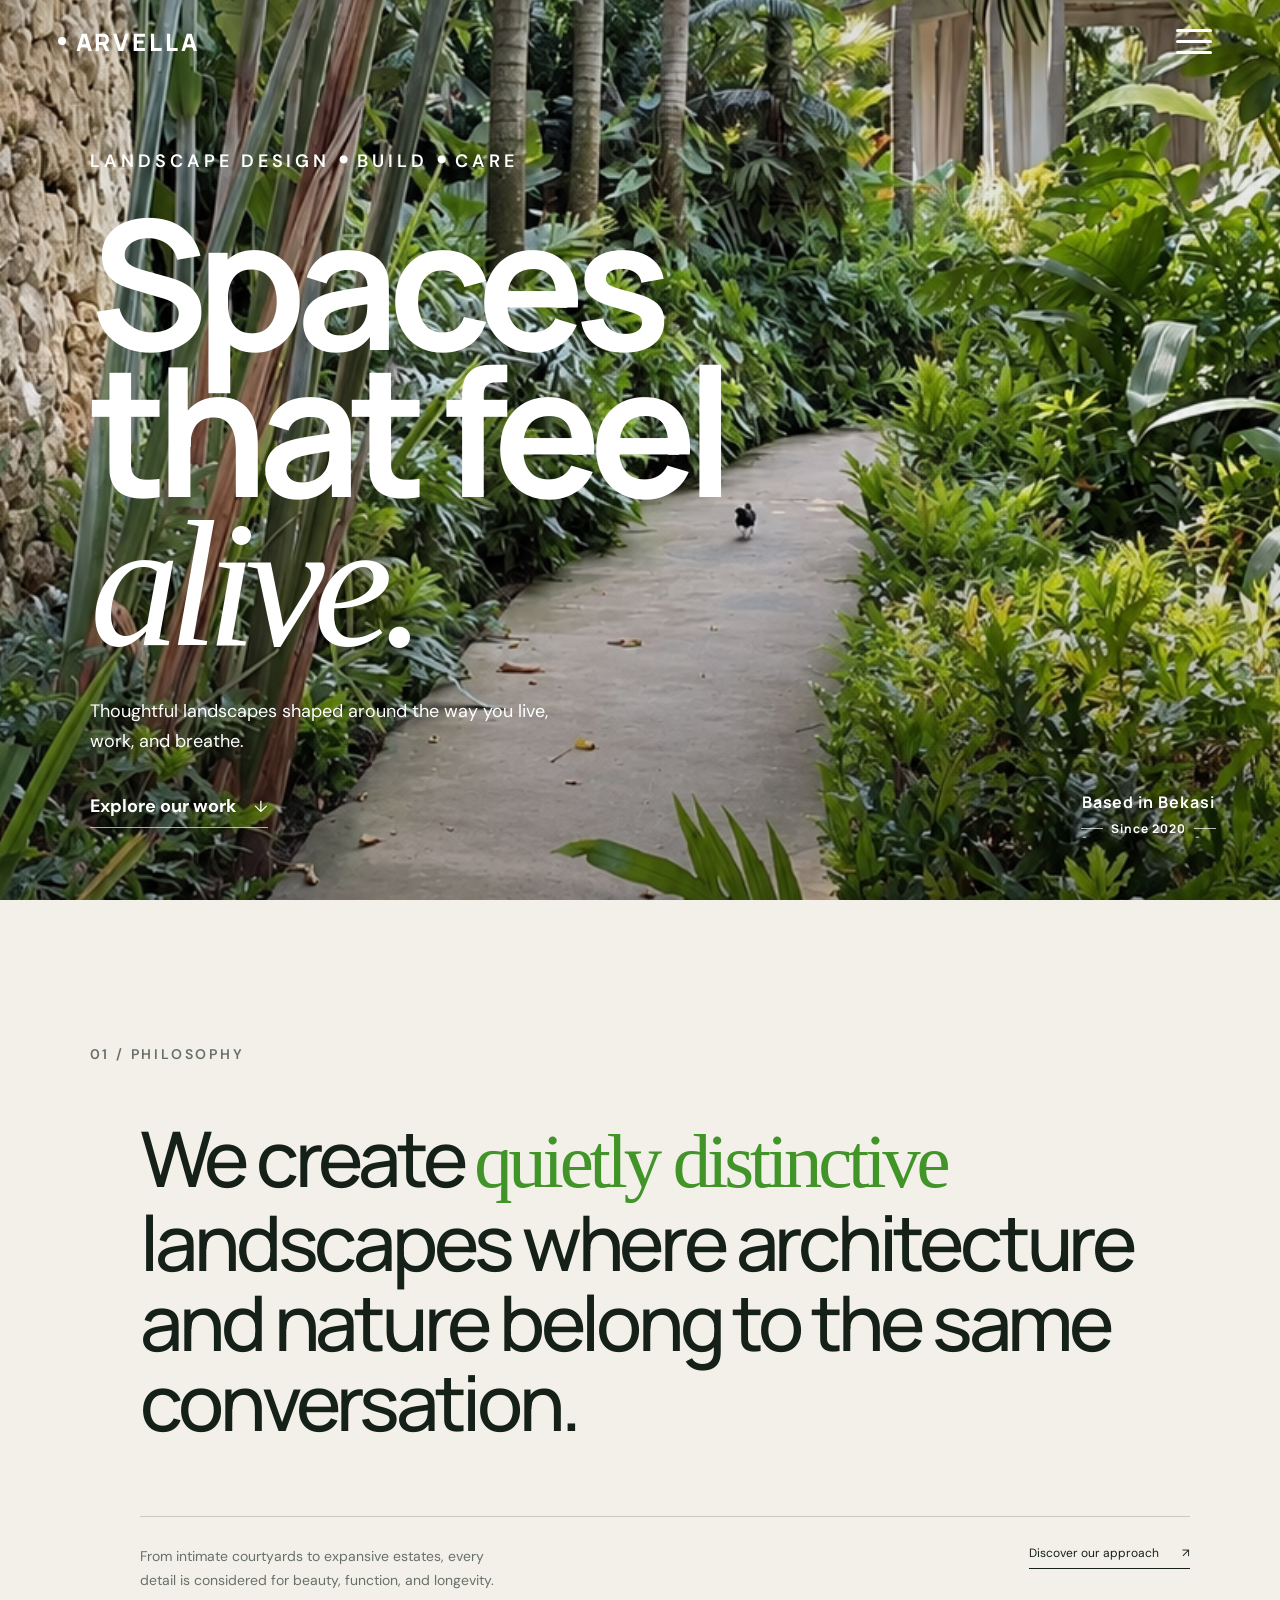
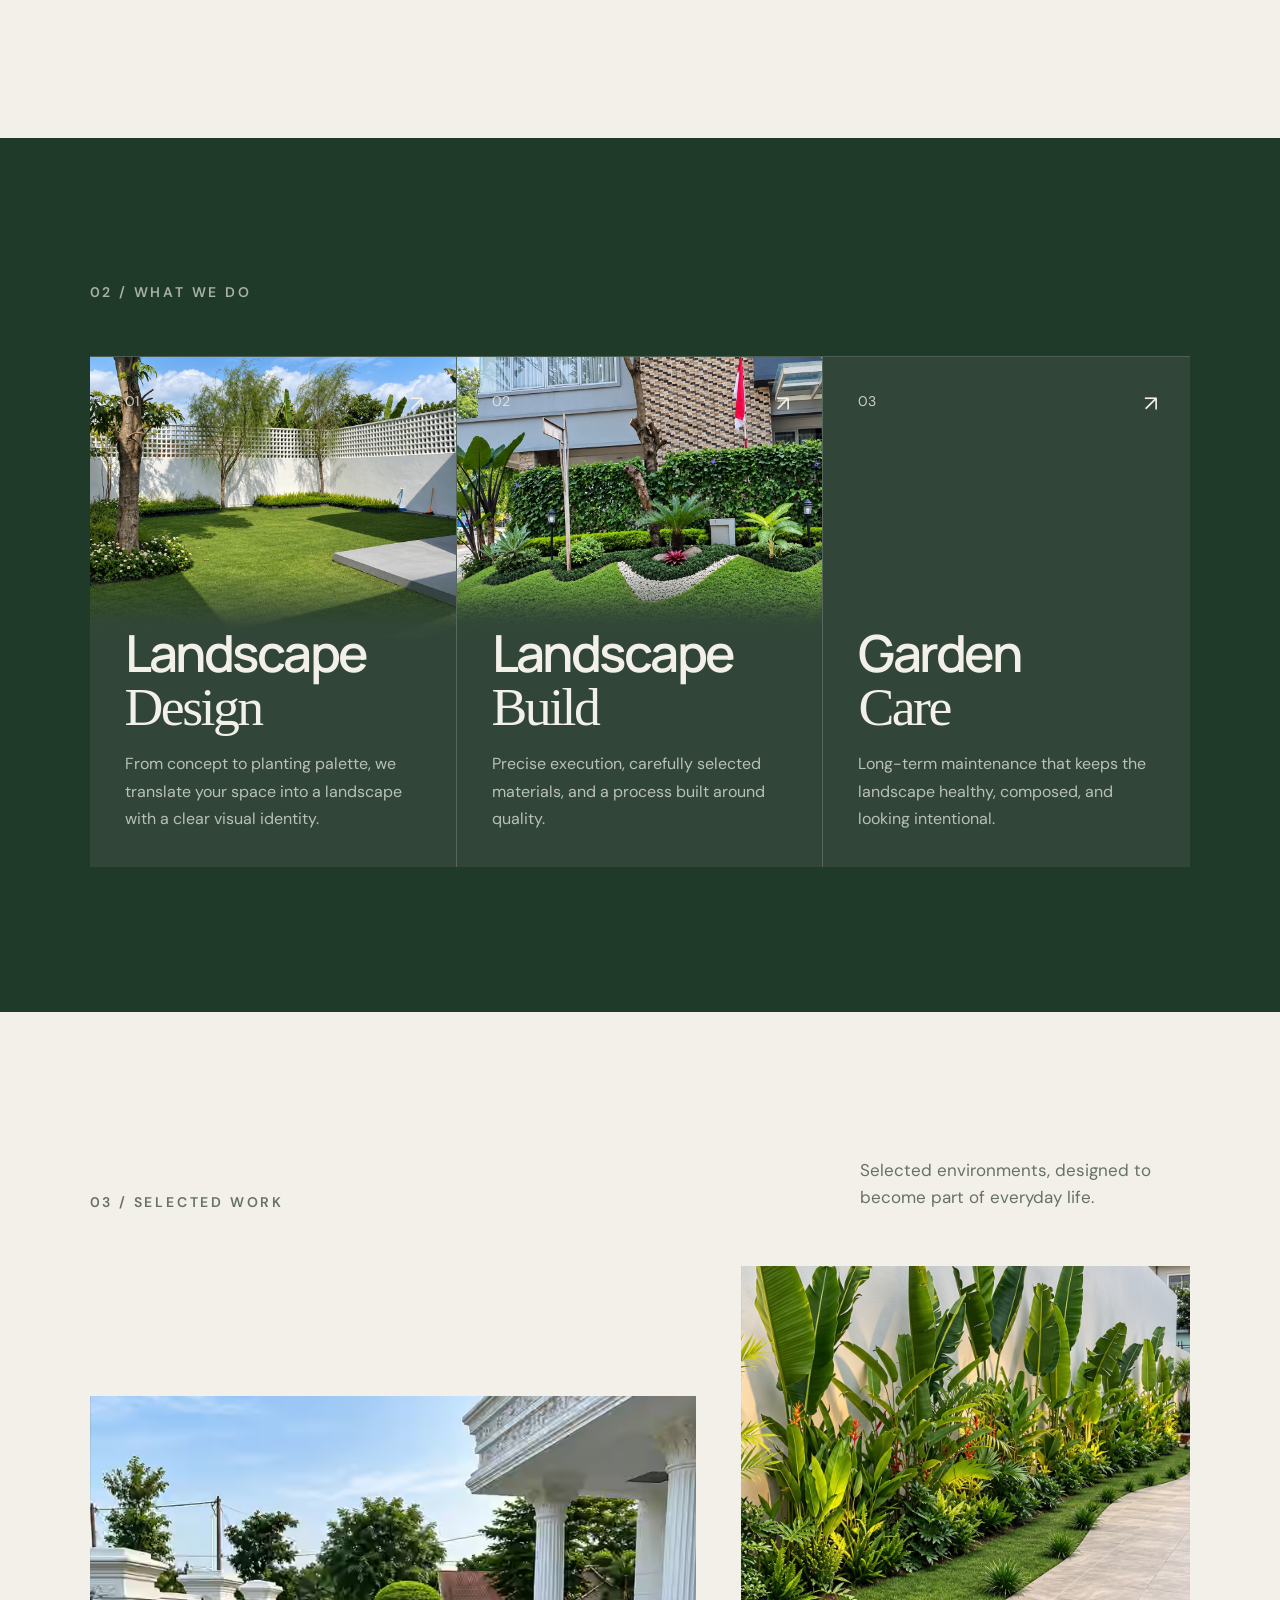
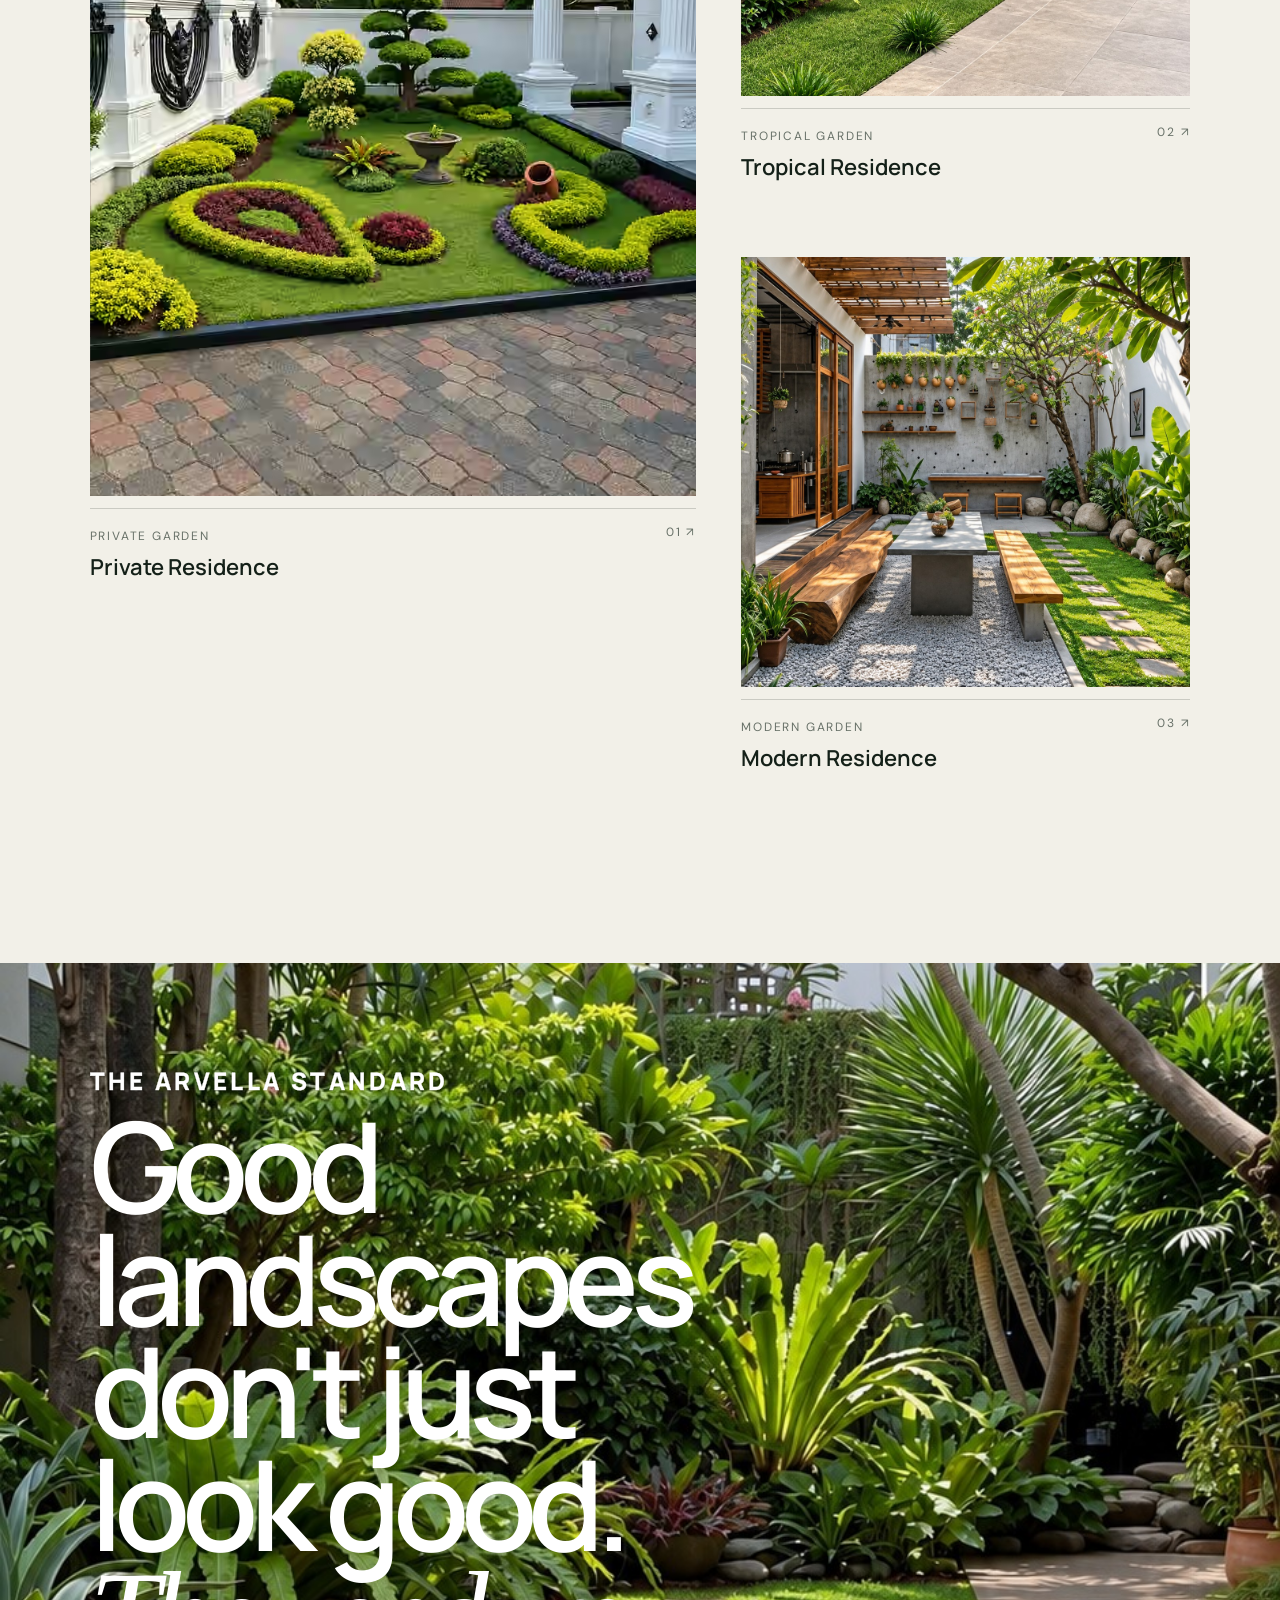
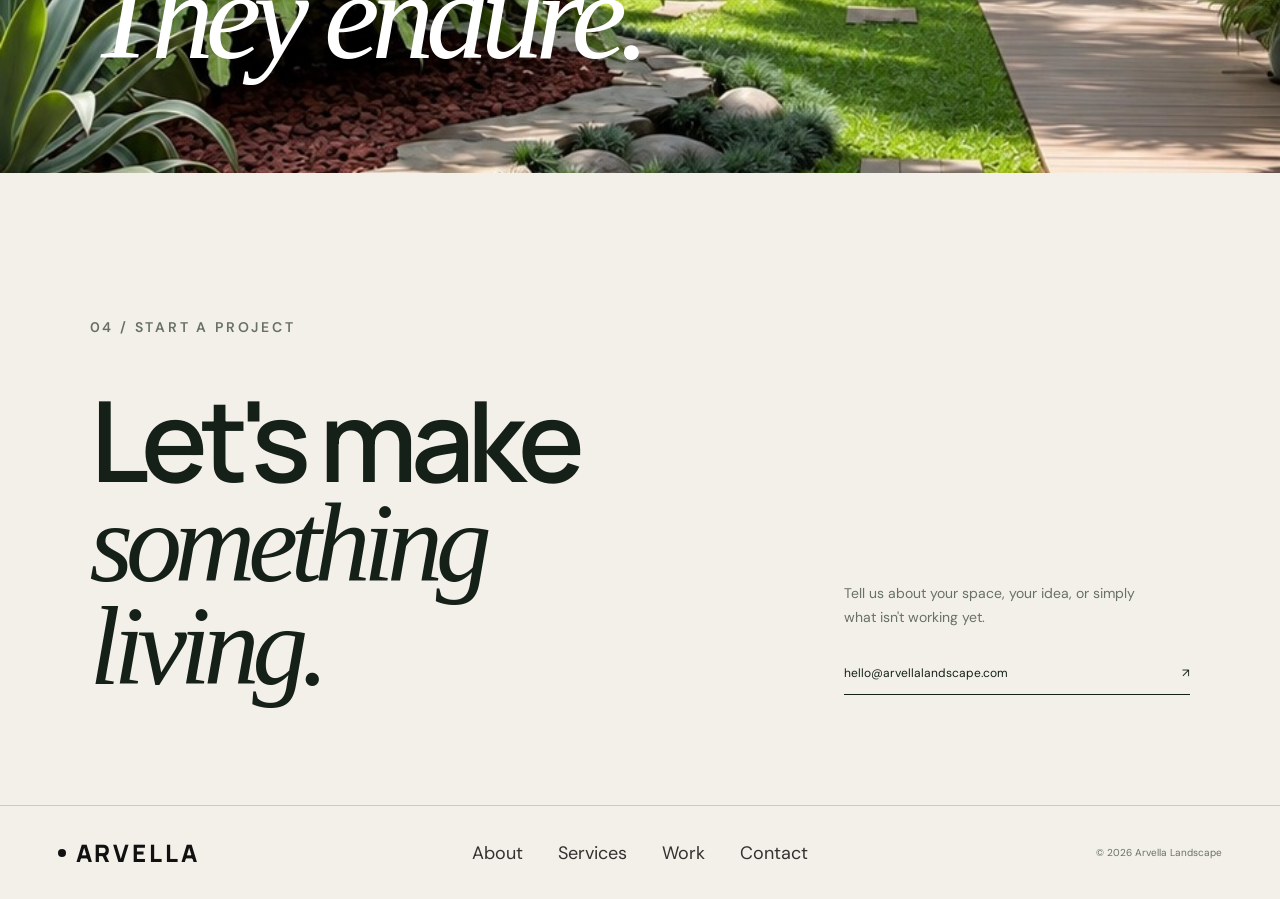
==== index.html @ 95c9c1da "Refresh Indonesian desktop statement size" ====
<!DOCTYPE html>
<html lang="en">
<head>
  <meta charset="UTF-8" />
  <meta name="viewport" content="width=device-width, initial-scale=1.0" />
  <meta name="description" content="Arvella Landscape — landscape design, build, and garden care." />
  <title>Arvella Landscape — Crafted Landscapes</title>
  <link rel="icon" type="image/png" sizes="1254x1254" href="favicon-leaf.png?v=2" />
  <link rel="preconnect" href="https://fonts.googleapis.com">
  <link rel="preconnect" href="https://fonts.gstatic.com" crossorigin>
  <link href="https://fonts.googleapis.com/css2?family=DM+Sans:wght@400;500;600&family=Manrope:wght@500;600;700;800&display=swap" rel="stylesheet">
  <link rel="stylesheet" href="style.css?v=93" />
</head>
<body>
  

  <header class="nav" id="nav">
    <a class="brand" href="#home"><span class="brand-dot"></span>ARVELLA</a>
    <nav class="desktop-menu">
      <a href="#about">About</a>
      <a href="#services">Services</a>
      <a href="#work">Selected Work</a>
      <a href="#contact">Contact</a>
    </nav>
    <a class="nav-cta" href="#contact">Start a project <span>↗</span></a>
    <button class="menu-toggle" aria-label="Open menu"><span></span><span></span><span></span></button>
  </header>

  <div class="menu-panel" aria-hidden="true">
    <button class="menu-close" aria-label="Close menu"><span></span><span></span></button>
    <div class="menu-panel-links">
      <a class="menu-panel-item" href="service-area.html"><span>SERVICE AREA</span><b>↗</b></a>
      <div class="menu-panel-item"><span>PORTFOLIO</span><b>↗</b></div>
      <div class="menu-language">
        <button class="menu-globe" type="button" aria-expanded="false" aria-controls="language-options">
          <svg viewBox="0 0 24 24" aria-hidden="true" focusable="false">
          <circle cx="12" cy="12" r="9"></circle>
          <path d="M3 12h18M12 3c2.6 2.5 4 5.5 4 9s-1.4 6.5-4 9M12 3c-2.6 2.5-4 5.5-4 9s1.4 6.5 4 9M5.2 7.5h13.6M5.2 16.5h13.6"></path>
        </svg>
          <span>Languages</span>
          <span class="language-chevron" aria-hidden="true"></span>
        </button>
        <div class="language-options" id="language-options" aria-hidden="true" inert>
          <div class="language-options-inner">
            <button type="button" lang="en" data-language="id" aria-pressed="false">Indonesian</button>
            <button type="button" lang="en" data-language="en" aria-pressed="true">English</button>
          </div>
        </div>
      </div>
    </div>
  </div>

  <main>
    <section class="hero" id="home">
      <div class="hero-image"></div>
      <div class="hero-overlay"></div>
      <div class="hero-content">
  <p class="eyebrow hero-left"><span>LANDSCAPE DESIGN</span> <span class="hero-separator" aria-hidden="true">•</span> <span>BUILD</span> <span class="hero-separator" aria-hidden="true">•</span> <span>CARE</span></p>

  <h1>
    <span class="hero-line hero-left">Spaces</span>
    <span class="hero-line hero-right">that feel</span>
    <span class="hero-line hero-left"><em>alive.</em></span>
  </h1>

  <p class="hero-copy hero-right">
    Thoughtful landscapes shaped around the way you live, work, and breathe.
  </p>

  <a class="round-link hero-left" href="#work">
    <span>Explore our work</span><b>↓</b>
  </a>
</div>

<div class="hero-meta hero-right">
  <span class="location-title">Based in Bekasi</span>
  <span class="location-year"><i>-</i> Since 2020 <i>-</i></span>
</div>
    </section>

    <section class="intro section" id="about">
      <div class="section-label">01 / PHILOSOPHY</div>
      <div class="intro-main">
        <p class="display-text">We create <span>quietly distinctive</span> landscapes where architecture and nature belong to the same conversation.</p>
        <div class="intro-bottom">
          <p>From intimate courtyards to expansive estates, every detail is considered for beauty, function, and longevity.</p>
          <a class="text-link" href="#services">Discover our approach <span>↗</span></a>
        </div>
      </div>
    </section>

    <section class="services section" id="services">
      <div class="section-label">02 / WHAT WE DO</div>
      <div class="service-grid">
        <a class="service-card featured service-card-photo" href="landscape-design.html">
          <img class="service-card-image" src="assets/images/garden-design-photo.jpg" alt="" aria-hidden="true" width="1122" height="1402" decoding="async">
          <span class="service-number">01</span>
          <div class="service-card-copy">
            <h2>Landscape<br><em>Design</em></h2>
          <p>From concept to planting palette, we translate your space into a landscape with a clear visual identity.</p>
          </div>
          <span class="service-arrow">↗</span>
        </a>
        <a class="service-card service-card-photo" href="landscape-build.html">
          <img class="service-card-image" src="assets/images/garden-build-photo.jpg" alt="" aria-hidden="true" width="1122" height="1402" decoding="async">
          <span class="service-number">02</span>
          <div class="service-card-copy">
            <h2>Landscape<br><em>Build</em></h2>
          <p>Precise execution, carefully selected materials, and a process built around quality.</p>
          </div>
          <span class="service-arrow">↗</span>
        </a>
        <a class="service-card service-card-care service-card-photo" href="garden-care.html">
          <img class="service-card-image" src="assets/images/garden-care-photo.jpg" alt="" aria-hidden="true" width="1122" height="1402" decoding="async">
          <span class="service-number">03</span>
          <div class="service-card-copy">
            <h2>Garden<br><em>Care</em></h2>
          <p>Long-term maintenance that keeps the landscape healthy, composed, and looking intentional.</p>
          </div>
          <span class="service-arrow">↗</span>
        </a>
      </div>
    </section>

    <section class="work section" id="work">
      <div class="work-head">
        <div class="section-label">03 / SELECTED WORK</div>
        <p>Selected environments, designed to become part of everyday life.</p>
      </div>
      <div class="projects">
        <article class="project project-large">
          <div class="project-img img-one"></div>
          <div class="project-info"><div><span>PRIVATE GARDEN</span><h3>Private Residence</h3></div><span>01 ↗</span></div>
        </article>
        <article class="project">
          <div class="project-img img-two"></div>
          <div class="project-info"><div><span>TROPICAL GARDEN</span><h3>Tropical Residence</h3></div><span>02 ↗</span></div>
        </article>
        <article class="project">
          <div class="project-img img-three"></div>
          <div class="project-info"><div><span>MODERN GARDEN</span><h3>Modern Residence</h3></div><span>03 ↗</span></div>
        </article>
      </div>
    </section>

    <section class="statement">
      <div class="statement-bg"></div>
      <div class="statement-overlay"></div>
      <div class="statement-content">
        <p class="eyebrow">THE ARVELLA STANDARD</p>
        <h2>
  <span>Good</span>
  <span>landscapes</span>
  <span class="statement-phrase"><span>don't just</span> <span>look good.</span></span>
  <em>They endure.</em>
        </h2>
      </div>
    </section>

    <section class="contact section" id="contact">
      <div class="section-label">04 / START A PROJECT</div>
      <div class="contact-main">
        <h2><span class="contact-title-line">Let's make</span><br><em>something living.</em></h2>
        <div>
          <p>Tell us about your space, your idea, or simply what isn't working yet.</p>
          <a class="contact-button" href="mailto:hello@arvellalandscape.com">hello@arvellalandscape.com <span>↗</span></a>
        </div>
      </div>
    </section>
  </main>

  <footer>
    <a class="brand" href="#home"><span class="brand-dot"></span>ARVELLA</a>
    <div class="footer-links"><a href="#about">About</a><a href="#services">Services</a><a href="#work">Work</a><a href="https://wa.me/6285741951002?text=Halo%20Mutiara%20Garden%20%F0%9F%91%8B%0AMau%20konsultasi%20dong%2C%20bisa%20tolong%20dibantu%3F" target="_blank" rel="noopener noreferrer">Contact</a></div>
    <p>© 2026 Arvella Landscape</p>
  </footer>

  <script src="script.js?v=51"></script>
</body>
</html>
---- style.css ----
:root{
  --ink:#142018;--cream:#f2f0e8;--line:rgba(20,32,24,.18);--muted:#687168;
  --serif:Georgia,"Times New Roman",serif;--sans:"DM Sans",sans-serif;--display:"Manrope",sans-serif
}
*{box-sizing:border-box;margin:0;padding:0}
html{scroll-behavior:smooth}
body{background:var(--cream);color:var(--ink);font-family:var(--sans);overflow-x:clip}
a{color:inherit;text-decoration:none}
.nav{position:absolute;top:0;left:0;width:100%;height:82px;z-index:99999;display:flex;align-items:center;justify-content:space-between;padding:0 4.5vw;color:#fff}
.brand{font:900 24px var(--display);letter-spacing:.12em;display:flex;align-items:center;gap:10px;color:#fff}
.brand-dot{width:8px;height:8px;border-radius:50%;background:currentColor;display:inline-block}
.desktop-menu{display:flex;gap:42px;font-size:17px;font-weight:800}
.desktop-menu a,.footer-links a{color:#fff;opacity:.85;transition:.25s}footer .brand{color:#111}footer .footer-links a{color:#111;opacity:.85}
.desktop-menu a:hover,.footer-links a:hover{opacity:1}
.nav-cta{border:1px solid rgba(255,255,255,.7);border-radius:99px;padding:17px 30px;font-size:16px;font-weight:800}
.nav-cta span{margin-left:16px}
.menu-toggle{
  display:none;
  background:none;
  border:0;
  outline:none;
  box-shadow:none;
  -webkit-appearance:none;
  appearance:none;
  -webkit-tap-highlight-color:transparent;
  -webkit-touch-callout:none;
  user-select:none;
  -webkit-user-select:none;
}
.menu-toggle:focus,
.menu-toggle:active{
  outline:none;
  box-shadow:none;
  background:transparent;
}
.menu-panel{display:none}
.hero{height:100vh;min-height:680px;position:relative;color:#fff;display:flex;align-items:flex-end;padding:0 7vw 8vh;overflow:hidden}
.hero-image,.statement-bg,.project-img{background-position:center;background-size:cover}
.hero-image{position:absolute;inset:0;background-image:url("hero.jpg");background-position:center;background-size:cover;transform:scale(1.03)}
.hero-overlay{position:absolute;inset:0;background:linear-gradient(180deg,rgba(0,0,0,.12),rgba(0,0,0,.03) 45%,rgba(0,0,0,.30))}
.hero-content{position:relative;z-index:2;max-width:900px}
.eyebrow{font-size:10px;letter-spacing:.22em;font-weight:600;margin-bottom:25px}
.hero h1{font:700 clamp(65px,9vw,145px)/.86 var(--display);letter-spacing:-.065em}
.hero h1 em,.display-text span,.contact h2 em,.statement h2 em{font-family:var(--serif);font-weight:400}
.hero-copy{max-width:360px;font-size:14px;line-height:1.6;margin:30px 0}
.round-link{display:flex;align-items:center;gap:18px;width:max-content;font-size:12px;border-bottom:1px solid rgba(255,255,255,.65);padding-bottom:9px}
.round-link b{font-size:16px;font-weight:400}
.hero-meta{position:absolute;right:4.5vw;bottom:8vh;display:flex;gap:40px;font-size:10px;letter-spacing:.12em;opacity:.8}
.section{padding:145px 7vw}
.section-label{font-size:10px;letter-spacing:.2em;font-weight:600;color:var(--muted);margin-bottom:55px}
.intro-main{max-width:1050px;margin-left:auto}
.display-text{font:500 clamp(40px,6vw,88px)/1.04 var(--display);letter-spacing:-.055em}
.display-text span{color:#419428 !important}
.intro-bottom{display:flex;justify-content:space-between;gap:50px;margin-top:75px;padding-left:25%;border-top:1px solid var(--line);padding-top:28px}
.intro-bottom p{max-width:380px;color:var(--muted);font-size:14px;line-height:1.7}
.text-link{font-size:12px;height:max-content;border-bottom:1px solid var(--ink);padding-bottom:7px;white-space:nowrap}
.text-link span{margin-left:20px}
.services{background:#203a2a;color:#f2f0e8}
.services .section-label{color:#a8b0a8}
.service-grid{display:grid;grid-template-columns:repeat(3,1fr);border-top:1px solid rgba(242,240,232,.2)}
.service-card{min-height:510px;padding:35px;background:#314638;border-right:1px solid rgba(242,240,232,.2);position:relative;display:flex;flex-direction:column;justify-content:space-between}
.service-card:last-child{border-right:0}
.service-number{font-size:10px;opacity:.55}
.service-card h2{font:600 clamp(35px,4vw,62px)/.92 var(--display);letter-spacing:-.05em;margin-top:auto;transform:translateY(23px)}
.service-card h2 em{font:400 1.05em var(--serif)}
.service-card p{font-size:13px;line-height:1.7;max-width:300px;color:#b9c0b9;margin-top:35px}
.service-arrow{position:absolute;right:32px;top:32px;font-size:22px}
.service-card.featured{background:#314638}
.service-card.service-card-photo{
  background:#314638;
  isolation:isolate;
}
.service-card-image{
  position:absolute;
  top:0;
  left:0;
  width:100%;
  height:100%;
  object-fit:cover;
  object-position:center;
  z-index:0;
  pointer-events:none;
}
.service-card-photo > :not(.service-card-image){
  z-index:2;
}
.service-card-copy{
  position:relative;
  isolation:isolate;
  margin-top:auto;
}
/* Shade follows the copy, keeping the upper photograph unobscured. */
.service-card-copy::before{
  content:"";
  position:absolute;
  inset:-35px -35px -35px;
  background:linear-gradient(180deg,rgba(49,70,56,0) 0px,rgba(49,70,56,.96) 55px,#314638 115px);
  z-index:-1;
  pointer-events:none;
}
/* Desktop photos end near the top of the service titles. */
@media(min-width:801px){
  .service-card-image{height:55%}
  /* A narrow fade at the Build photo edge, independent of title wrapping. */
  .service-card-photo:nth-child(2)::after{
    content:"";
    position:absolute;
    left:0;
    right:0;
    top:calc(55% - 40px);
    height:40px;
    background:linear-gradient(180deg,rgba(49,70,56,0),rgba(49,70,56,.85));
    z-index:1;
    pointer-events:none;
  }
}
/* Mobile only: visible green shade concentrated behind the description text. */
@media(max-width:800px){
  .service-card-copy::before{
    inset:-22px -35px -35px;
    opacity:1;
    background:linear-gradient(
      180deg,
      rgba(49,70,56,0) 0%,
      rgba(49,70,56,.15) 24%,
      rgba(49,70,56,.62) 58%,
      rgba(49,70,56,.84) 100%
    );
  }

  .service-card p{
    position:relative;
    z-index:2;
    padding:10px 0 16px;
    text-shadow:0 1px 2px rgba(0,0,0,.18);
  }

  .service-card p::before{
    content:"";
    position:absolute;
    z-index:-1;
    left:-35px;
    right:-35px;
    top:-8px;
    bottom:-20px;
    background:rgba(49,70,56,.28);
    box-shadow:0 0 28px 16px rgba(49,70,56,.19);
    pointer-events:none;
  }
}
.work{padding-bottom:160px}
.work-head{display:flex;justify-content:space-between;align-items:end;margin-bottom:55px}
.work-head .section-label{margin:0}
.work-head>p{max-width:330px;color:var(--muted);font-size:13px;line-height:1.6}
.projects{display:grid;grid-template-columns:1.35fr 1fr;gap:45px}
.project{margin-bottom:30px}
.project-large{grid-row:span 2}
.project-img{height:430px;overflow:hidden;transition:transform .7s cubic-bezier(.2,.7,.2,1)}
.project-large .project-img{height:700px}
.project:hover .project-img{transform:scale(.985)}
.project-large:hover .project-img{transform:none}
.project-large .project-img{transition:none}
.projects .project:nth-child(2):hover .project-img,
.projects .project:nth-child(3):hover .project-img{transform:none}
.projects .project:nth-child(2) .project-img,
.projects .project:nth-child(3) .project-img{transition:none}
.img-one{background-image:url("assets/images/private-residence.avif?v=1")}
.img-two{background-image:url("assets/images/tropical-residence.jpg")}
.img-three{background-image:url("assets/images/modern-residence.jpg")}
.project-info{display:flex;justify-content:space-between;padding-top:15px;border-top:1px solid var(--line);margin-top:12px}
.project-info span{font-size:9px;letter-spacing:.15em;color:var(--muted)}
.project-info h3{font:600 20px var(--display);margin-top:7px}
.statement{height:90vh;min-height:620px;position:relative;color:#fff;display:flex;align-items:center;padding:7vw;overflow:hidden}
.statement-bg{position:absolute;inset:0;background-image:url("assets/images/statement-garden.jpg?v=7");background-position:center center;background-size:cover;background-color:#203a2a}
.statement-overlay{position:absolute;inset:0;background:transparent}
.statement-content{position:relative;z-index:2}
.statement .eyebrow{font-size:11px;margin-bottom:12px}
.statement h2{font:600 clamp(55px,8vw,125px)/.9 var(--display);letter-spacing:-.065em}
.statement h2 span,
.statement h2 em{display:block}
.contact{padding-bottom:110px}
.contact-main{display:grid;grid-template-columns:1.3fr .7fr;gap:10%;align-items:end}
.contact h2{font:600 clamp(60px,8.5vw,126px)/.88 var(--display);letter-spacing:-.065em}
.contact-main>div p{font-size:14px;line-height:1.7;color:var(--muted);max-width:310px;margin-bottom:35px}
.contact-button{display:flex;justify-content:space-between;gap:50px;width:100%;max-width:400px;border-bottom:1px solid var(--ink);padding-bottom:13px;font-size:12px}
footer{padding:30px 4.5vw;border-top:1px solid var(--line);display:grid;grid-template-columns:1fr 1fr 1fr;align-items:center}
.footer-links a{
  white-space:nowrap;
  -webkit-tap-highlight-color:transparent;
  tap-highlight-color:transparent;
  outline:none;
}
.footer-links{display:flex;gap:35px;justify-content:center;font-size:18px}
footer p{text-align:right;color:var(--muted);font-size:10px}
@media(max-width:800px){
 .desktop-menu,.nav-cta{display:none}.menu-toggle{display:flex;flex-direction:column;gap:5px}.menu-toggle span{display:block;width:24px;height:1px;background:#111!important}
 .hero{padding:0 6vw 7vh}.hero h1{font-size:18vw}.hero-meta{display:none}
 .display-text{font-size:7.5vw;line-height:1.02;}
 .section{padding:100px 6vw}.section-label{margin-bottom:35px}
 .intro-main{margin:0}.intro-bottom{padding-left:0;display:block;margin-top:45px}.text-link{display:inline-block;margin-top:28px}
 .service-grid{grid-template-columns:1fr}.service-card{width:100%;height:calc(88vw * 1.25);aspect-ratio:4 / 5;min-height:0;max-height:none;border-right:0;border-bottom:1px solid rgba(242,240,232,.2) }
 .projects{grid-template-columns:1fr;gap:45px}.project-large{grid-row:auto}.project-img,.project-large .project-img{width:100%;height:auto;aspect-ratio:4 / 5}
 .work-head{display:block}.work-head>p{margin-top:20px}.statement{height:75vh;padding:6vw}.contact-main{grid-template-columns:1fr;gap:60px}
 footer{grid-template-columns:1fr;gap:25px}.footer-links{justify-content:flex-start;flex-wrap:wrap}footer p{text-align:left}
.nav{color:#fff}
.brand{font:800 17px var(--display);color:#fff}
.desktop-menu a{color:inherit}
.menu-toggle span{background:#fff!important} 
.footer-links{gap:28px;font-size:17px}
}
@media screen and (min-width: 801px){
  .project-large .project-img{margin-top:130px}

  .desktop-menu,
  .nav-cta{display:none}

  .menu-panel{
    display:block;
    position:absolute;
    top:0;
    left:0;
    width:100%;
    height:0;
    background:rgba(250,250,250,.94);
    z-index:100000;
    overflow:hidden;
    opacity:1;
    pointer-events:none;
    transition:height .35s ease;
  }

  body.menu-open .menu-panel{
    height:clamp(270px,28vw,315px);
    pointer-events:auto;
  }

  body.menu-open.menu-closing .menu-panel{
    height:0;
    opacity:1;
    pointer-events:none;
    transition:height .5s ease;
  }

  .menu-toggle{
    display:flex;
    width:56px;
    height:56px;
    align-items:center;
    justify-content:center;
    flex-direction:column;
    gap:8px;
    background:none;
    border:0;
    cursor:pointer;
    padding:10px;
    position:relative;
    z-index:100001;
    opacity:1;
    visibility:visible;
  }

  .menu-toggle span{
    display:block;
    width:36px;
    height:3px;
    background:#fff!important;
    border-radius:2px;
  }

  body.menu-open .menu-toggle,
  body.menu-closing .menu-toggle{
    opacity:0;
    visibility:hidden;
    pointer-events:none;
  }

  body.menu-open .nav,
  body.menu-closing .nav{
    pointer-events:none;
  }

  body.menu-open .nav .brand,
  body.menu-closing .nav .brand{
    opacity:0;
    pointer-events:none;
  }

  .menu-panel::after{
    content:"";
    position:absolute;
    left:4.5vw;
    right:4.5vw;
    top:82px;
    height:1px;
    background:#142018;
    opacity:.85;
    z-index:1;
  }

  .menu-close{
    position:absolute;
    top:13px;
    right:4.5vw;
    width:56px;
    height:56px;
    border:0;
    outline:none;
    box-shadow:none;
    background:transparent;
    -webkit-appearance:none;
    appearance:none;
    -webkit-tap-highlight-color:transparent;
    cursor:pointer;
    z-index:2;
    opacity:0;
    visibility:hidden;
    transform:rotate(0deg);
  }

  .menu-close:focus,
  .menu-close:active{
    outline:none;
    box-shadow:none;
    background:transparent;
  }

  .menu-close span{
    position:absolute;
    left:10px;
    top:26px;
    width:36px;
    height:3px;
    border-radius:2px;
    background:#142018;
    transform-origin:center;
  }

  .menu-close span:first-child{transform:rotate(45deg)}
  .menu-close span:last-child{transform:rotate(-45deg)}

  .menu-panel-links{
    position:absolute;
    top:108px;
    left:4.5vw;
    right:4.5vw;
    display:flex;
    flex-direction:column;
    gap:22px;
  }

  .menu-panel-item{
    display:inline-flex;
    align-items:center;
    justify-content:flex-start;
    gap:10px;
    width:max-content;
    font:600 clamp(24px,2.5vw,38px)/1.1 var(--display);
    letter-spacing:-.025em;
    color:var(--ink);
    text-decoration:none;
    cursor:default;
  }

  .menu-panel-links b{
    display:inline-block;
    flex:none;
    min-width:0;
    text-align:left;
    font-family:Arial,Helvetica,sans-serif;
    font-size:.75em;
    font-weight:400;
    line-height:1;
    color:#142018;
    opacity:1;
    visibility:visible;
  }

  .menu-language{
    width:max-content;
    margin-top:-2px;
    font:500 18px/1.2 var(--display);
    color:#142018;
  }

  .menu-globe{
    display:flex;
    align-items:center;
    gap:8px;
    width:max-content;
    margin:0;
    padding:0;
    border:0;
    background:transparent;
    color:inherit;
    font:inherit;
    cursor:pointer;
  }

  .language-chevron{
    display:block;
    flex:none;
    width:8px;
    height:8px;
    margin-left:2px;
    border-right:1.5px solid currentColor;
    border-bottom:1.5px solid currentColor;
    transform:translateY(-2px) rotate(45deg);
    transition:transform .28s ease;
  }

  .menu-globe[aria-expanded="true"] .language-chevron{
    transform:translateY(2px) rotate(225deg);
  }

  .menu-globe,
  .language-options button{
    -webkit-appearance:none;
    appearance:none;
    -webkit-tap-highlight-color:transparent;
    -webkit-touch-callout:none;
    user-select:none;
    touch-action:manipulation;
  }

  .menu-globe:focus-visible,
  .language-options button:focus-visible{
    outline:1px solid currentColor;
    outline-offset:3px;
  }

  .menu-globe:focus:not(:focus-visible),
  .language-options button:focus:not(:focus-visible){
    outline:none;
    box-shadow:none;
  }

  .language-options button:active{
    background:transparent;
    color:inherit;
  }

  .language-options{
    display:grid;
    grid-template-rows:0fr;
    margin-left:28px;
    opacity:0;
    visibility:hidden;
    transform:translateY(-8px);
    transition:grid-template-rows .28s ease, opacity .28s ease,
      transform .28s ease, visibility 0s .28s;
  }

  .language-options-inner{
    min-height:0;
    overflow:hidden;
  }

  .language-options button{
    display:block;
    width:100%;
    border:0;
    background:transparent;
    color:inherit;
    text-align:left;
    padding:5px 0;
    font:inherit;
    font-size:90%;
    cursor:pointer;
  }

  .language-options button:first-child{margin-top:8px}

  .menu-language.is-open .language-options{
    grid-template-rows:1fr;
    opacity:1;
    visibility:visible;
    transform:translateY(0);
    transition-delay:0s;
  }

  body.menu-open .menu-panel.languages-open{
    height:calc(clamp(270px,28vw,315px) + 45px);
  }

  body.menu-open.menu-closing .menu-panel.languages-open{height:0}

  @media (prefers-reduced-motion: reduce){
    .language-options{transition:none;transform:none}
    .language-chevron{transition:none}
  }

  .menu-globe svg{
    display:block;
    flex:none;
    width:20px;
    height:20px;
    fill:none;
    stroke:currentColor;
    stroke-width:1.6;
    stroke-linecap:round;
    stroke-linejoin:round;
  }

  .menu-panel-item:last-child{
    position:relative;
    padding-bottom:14px;
  }

  .menu-panel-item:last-child::after{
    content:"";
    position:absolute;
    left:0;
    bottom:0;
    width:190px;
    height:1px;
    background:#142018;
    opacity:.85;
  }

  body.menu-open .menu-close{
    opacity:1;
    visibility:visible;
  }

  body.menu-open.menu-closing .menu-close{
    opacity:1;
    visibility:visible;
    animation:menuCloseShrink .18s ease-in forwards;
    pointer-events:none;
    transform-origin:center;
  }


  .hero h1{font-size: 180px !important;line-height: .82}
  .hero .eyebrow{font-size: 18px; margin-bottom: 35px}
  .hero-copy{max-width: 500px;font-size: 18px; line-height: 1.65;margin: 38px 0}
  .round-link{font-size:18px;font-weight:700}
  .section-label{font-size:14px}
  .work-head > p{font-size:17px;line-height:1.6}
  .hero-meta{position:absolute;right:5vw;bottom:7vh;display:flex;flex-direction:column;align-items:center;gap:0;font-family:var(--display);font-size:16px;font-weight:700;letter-spacing:.06em;opacity:1}
  .location-title{display:block;text-align:center;white-space:nowrap}
  .location-year{display:flex;align-items:center;justify-content:center;gap:8px;margin-top:7px;font-size:.75em;letter-spacing:.08em;white-space:nowrap}
  .location-year i{display:block;width:22px;height:1px;background:currentColor;opacity:.7}
  .intro-bottom{padding-left:0}
  .project-info span{font-size:12px;}
  .project-info h3{font-size:22px}
  .service-number{font-size:14px;opacity:.8}
  .service-card p{font-size:16px;line-height:1.7}
  .statement h2{font-size:105px}
  .statement .eyebrow{font-size:16.5px;font-weight:800;letter-spacing:.18em}
  .contact h2{font-size:112px}
}
/* NAVBAR DROP-IN ANIMATION */

.nav{
  animation:navDrop .9s ease-out 0.5s both;
  will-change:transform, opacity}

@keyframes navDrop{
  from{
    opacity:0;
    transform:translateY(-80px)}

  to{
    opacity:1;
    transform:translateY(0)}
}


/* HERO TEXT SPLIT ANIMATION */

.hero-line{
  display:block}

.hero-left{
  opacity:0;
  transform:translateX(-100px);
  animation:heroFromLeft 1.3s ease-out 0.5s both;
  will-change:transform, opacity}

.hero-right{
  opacity:0;
  transform:translateX(100px);
  animation:heroFromRight 1.3s ease-out 0.5s both;
  will-change:transform, opacity}

@keyframes heroFromLeft{
  from{
    opacity:0;
    transform:translateX(-100px)}

  to{
    opacity:1;
    transform:translateX(0)}
}

@keyframes heroFromRight{
  from{
    opacity:0;
    transform:translateX(100px)}

  to{
    opacity:1;
    transform:translateX(0)}
}


/* REDUCE MOTION */

@media (prefers-reduced-motion: reduce){
  .nav,
  .hero-left,
  .hero-right{
    opacity:1;
    transform:none;
    animation:none}
}
/* PHILOSOPHY ONE-TIME REVEAL */

.intro-main .display-text{
  opacity:0;
  transform:translateY(70px);
  transition:opacity 2.5s ease-out, transform 1.8s ease-out}

.intro-main .display-text.is-visible{
  opacity:1;
  transform:translateY(0)
}
/* SERVICE CARDS ONE-TIME REVEAL */

.service-card{
  opacity:1;
  transform:translateY(0);
  scale:1;
  cursor:pointer;
  user-select:none;
  -webkit-user-select:none;
  -webkit-touch-callout:none;
  -webkit-tap-highlight-color:transparent;
  transition:scale .18s ease-out, box-shadow .18s ease-out;
}

.service-card.is-pressed{
  scale:1.035;
  box-shadow:0 18px 40px rgba(0,0,0,.35);
  z-index:2;
}

.service-card:focus-visible{
  outline:2px solid currentColor;
  outline-offset:4px;
}

/* Only hide cards after JavaScript has successfully installed the observer. */
#services.services-reveal-ready .service-card:not(.is-visible){
  opacity:0;
  transform:translateY(70px);
}

#services.services-reveal-ready .service-card.is-visible{
  opacity:1;
  transform:translateY(0);
  transition:opacity 2.2s ease-out, transform 2.2s ease-out,
    scale .18s ease-out, box-shadow .18s ease-out;
}

@media (prefers-reduced-motion: reduce){
  #services.services-reveal-ready .service-card:not(.is-visible),
  #services.services-reveal-ready .service-card.is-visible{
    opacity:1;
    transform:none;
    transition:none;
  }
}

@media (prefers-reduced-motion: reduce){
  .service-card{transition:none;}
  .service-card.is-pressed{scale:1;}
}


/* Mobile menu + Indonesian line grouping */
@media(max-width:800px){
  .menu-panel{
    display:block;
    position:absolute;
    top:0;
    left:0;
    width:100%;
    height:0;
    background:rgba(250,250,250,.94);
    z-index:100000;
    overflow:hidden;
    pointer-events:none;
    transition:height .35s ease;
  }
  body.menu-open .menu-panel{
    height:188px;
    pointer-events:auto;
  }
  body.menu-open.menu-closing .menu-panel{
    height:0;
    pointer-events:none;
    transition:height .5s ease;
  }
  body.menu-open .menu-toggle,
  body.menu-closing .menu-toggle,
  body.menu-open .nav .brand,
  body.menu-closing .nav .brand{
    opacity:0;
    visibility:hidden;
    pointer-events:none;
  }
  .menu-panel::after{
    content:"";
    position:absolute;
    left:4.5vw;
    right:4.5vw;
    top:64px;
    height:1px;
    background:#142018;
    opacity:.85;
  }
  .menu-close{
    position:absolute;
    top:19px;
    right:4.5vw;
    width:44px;
    height:44px;
    border:0;
    background:transparent;
    z-index:2;
    opacity:0;
    visibility:hidden;
  }
  body.menu-open .menu-close{opacity:1;visibility:visible}
  body.menu-open.menu-closing .menu-close{
    animation:menuCloseShrink .18s ease-in forwards;
    pointer-events:none;
    transform-origin:center;
  }
  .menu-close span{
    position:absolute;
    left:10px;
    top:21px;
    width:24px;
    height:1.5px;
    background:#142018;
    transform-origin:center;
  }
  .menu-close span:first-child{transform:rotate(45deg)}
  .menu-close span:last-child{transform:rotate(-45deg)}
  .menu-panel-links{
    position:absolute;
    top:82px;
    left:4.5vw;
    right:4.5vw;
    display:flex;
    flex-direction:column;
    gap:18px;
  }
  .menu-panel-item{
    display:inline-flex;
    align-items:center;
    gap:8px;
    width:max-content;
    font:600 16px/1.1 var(--display);
    color:var(--ink);
  }
  .menu-panel-links b{font:400 12px/1 Arial,Helvetica,sans-serif}
  .menu-language{
    width:max-content;
    margin-top:-2px;
    font:500 14px/1.2 var(--display);
    color:#142018;
  }
  .menu-globe{
    display:flex;
    align-items:center;
    gap:7px;
    width:max-content;
    padding:0;
    border:0;
    background:transparent;
    color:inherit;
    font:inherit;
  }
  .menu-globe svg{width:12px;height:12px;fill:none;stroke:currentColor;stroke-width:1.6}
  .language-chevron{
    width:7px;height:7px;border-right:1.5px solid currentColor;border-bottom:1.5px solid currentColor;
    transform:translateY(-2px) rotate(45deg);transition:transform .28s ease;
  }
  .menu-globe[aria-expanded="true"] .language-chevron{transform:translateY(2px) rotate(225deg)}
  .language-options{display:grid;grid-template-rows:0fr;opacity:0;transition:grid-template-rows .28s ease,opacity .2s ease}
  .language-options-inner{overflow:hidden;display:flex;flex-direction:column;align-items:flex-start;gap:8px}
  .menu-language.is-open .language-options{grid-template-rows:1fr;opacity:1;margin-top:10px}
  .language-options button{border:0;background:transparent;padding:0;font:500 12px/1.2 var(--display);color:#142018}
  body.menu-open .menu-panel.languages-open{height:232px}
  body.menu-open.menu-closing .menu-panel.languages-open{height:0}
  .menu-close,.menu-globe,.language-options button{
    -webkit-tap-highlight-color:transparent;
    touch-action:manipulation;
  }
  .menu-close:focus:not(:focus-visible),
  .menu-globe:focus:not(:focus-visible),
  .language-options button:focus:not(:focus-visible){outline:none}

}

/* Keep complete Indonesian phrases together at both layout breakpoints. */
/* English statement enlargement: desktop only. Mobile keeps the original sizing. */
@media(min-width:801px){
  html:not([lang="id"]) .statement h2{font-size:clamp(118px,9.8vw,150px)}
  html:not([lang="id"]) .statement .eyebrow{
    font-size:24px;
    font-weight:900 !important;
    letter-spacing:.14em;
    -webkit-text-stroke:.35px #fff;
  }
  html[lang="id"] .statement h2{
    font-size:clamp(135px,11.2vw,135px);
    line-height:.88;
  }
  html[lang="id"] .statement h2 em{
    margin-top:.12em;
  }
  html[lang="id"] .statement .eyebrow{
    font-size:24px;
    font-weight:900 !important;
    letter-spacing:.14em;
    -webkit-text-stroke:.35px #fff;
  }
}

/* Statement eyebrow: solid white and bold on desktop + mobile. */
.statement .eyebrow{
  color:#fff !important;
  font-family:var(--display);
  font-weight:800 !important;
  letter-spacing:.16em;
  text-shadow:0 1px 2px rgba(0,0,0,.22);
  -webkit-text-stroke:.2px #fff;
}

html[lang="id"] .statement h2{font-size:clamp(29.96px,11.449vw,112.35px)}
html[lang="id"] .statement-phrase{white-space:nowrap}
html[lang="id"] .statement-phrase > span{display:inline}
html[lang="id"] .contact h2{min-width:0;font-size:clamp(40px,9vw,124px)}
html[lang="id"] .contact-title-line,
html[lang="id"] .contact h2 em{white-space:nowrap}
@media(max-width:800px){
  html[lang="id"] .contact h2{font-size:clamp(40px,13.8vw,98px);line-height:.92}
}

/* Keep the separators legible in both languages. */
.hero .hero-separator{
  display:inline-block;
  font-size:1.6em;
  font-weight:800;
  line-height:0;
  vertical-align:-.06em;
  letter-spacing:0;
}
  @keyframes menuCloseShrink{
    from{
      transform:scale(1);
      opacity:1;
    }
    to{
      transform:scale(0);
      opacity:0;
    }
  }

@media(prefers-reduced-motion:reduce){
  body.menu-open.menu-closing .menu-close{animation:none}
}

/* Return the brand and hamburger after closing at every screen size. */
  body.nav-return-pending .nav .brand,
  body.nav-return-pending .menu-toggle{
    opacity:0;
    transform:scale(.72);
    pointer-events:none;
  }

  .nav .brand.brand-returning{
    animation:navItemReveal .5s cubic-bezier(.2,.75,.25,1) both;
    transform-origin:center;
  }

  .menu-toggle.menu-toggle-returning{
    animation:navItemReveal .5s cubic-bezier(.2,.75,.25,1) both;
    transform-origin:center;
  }

  @keyframes navItemReveal{
    from{
      opacity:0;
      transform:scale(.72);
    }
    to{
      opacity:1;
      transform:scale(1);
    }
  }


@media(prefers-reduced-motion:reduce){
  .nav .brand.brand-returning,
  .menu-toggle.menu-toggle-returning{
    animation:none;
    opacity:1;
    transform:none;
  }
}

/* Mobile: bring the statement eyebrow closer to the headline without moving the headline. */
@media(max-width:800px){
  .statement .eyebrow{
    transform:translateY(8.5px);
  }
}
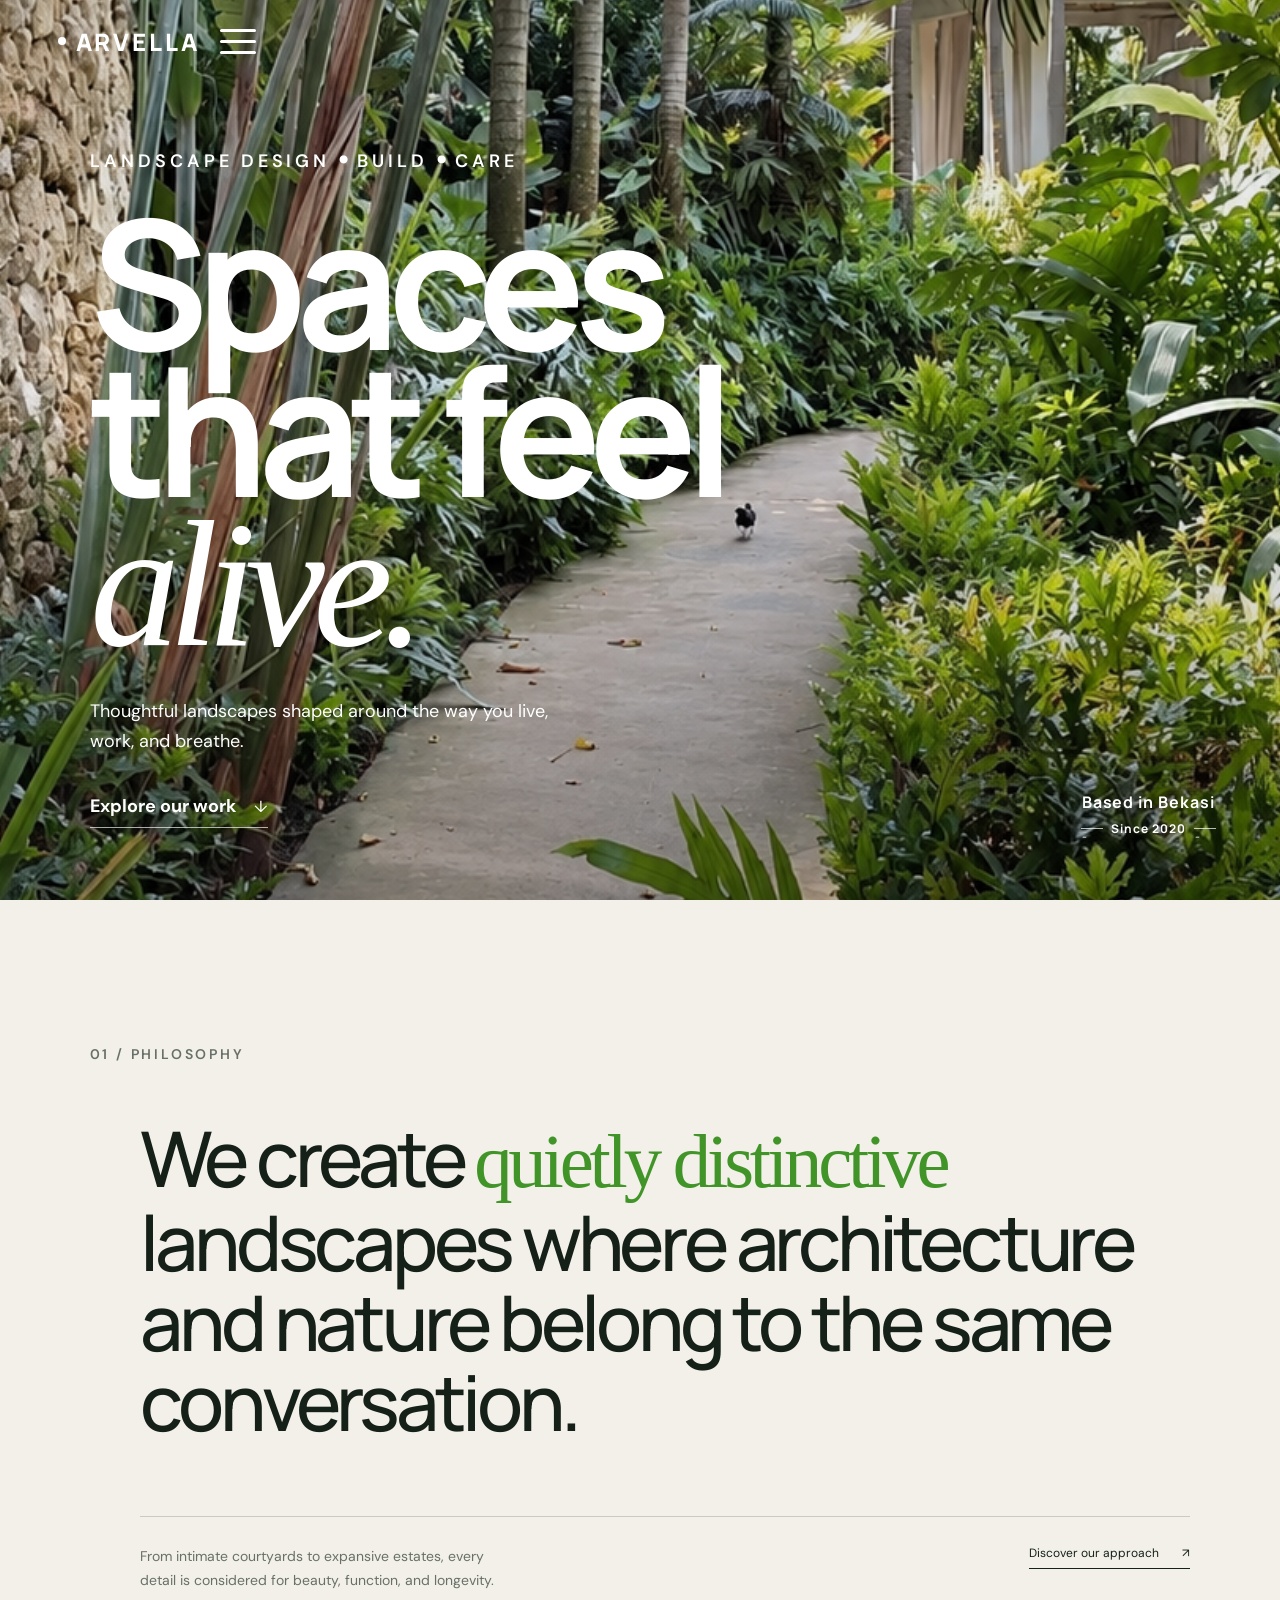
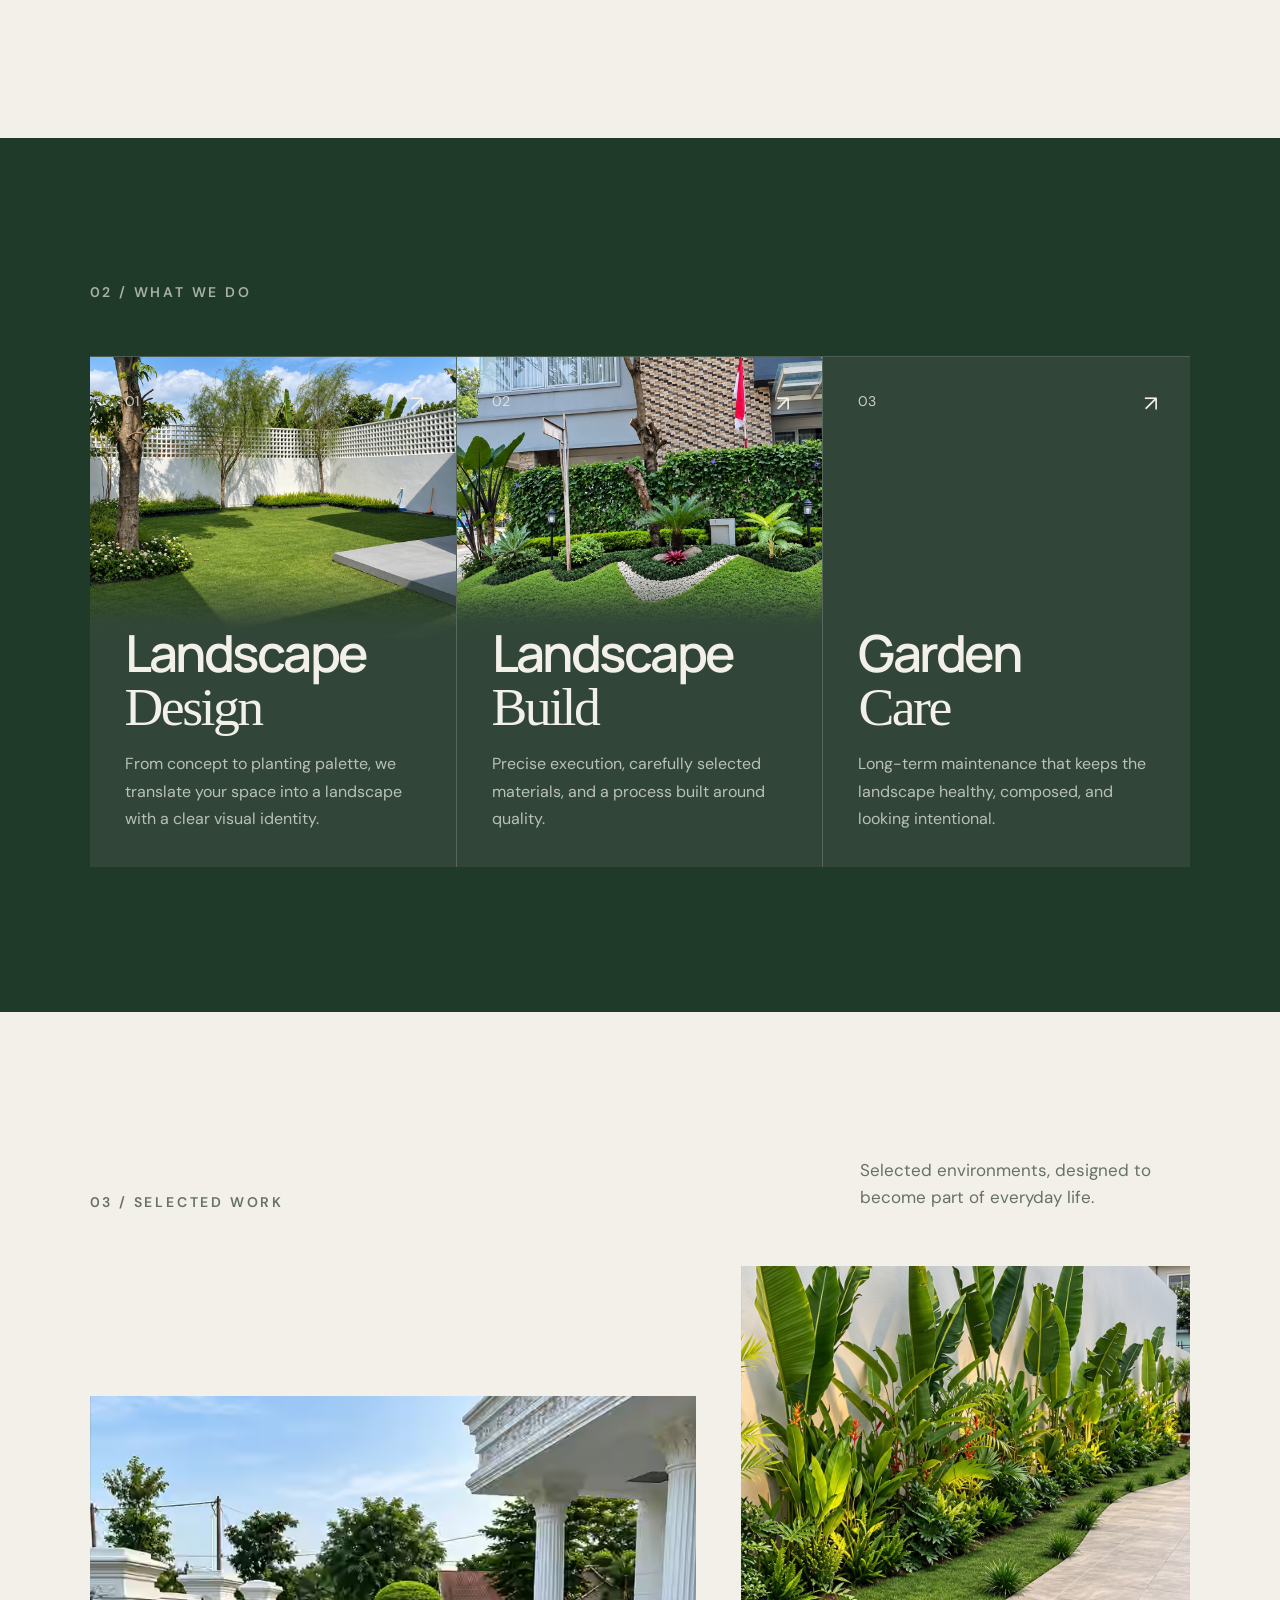
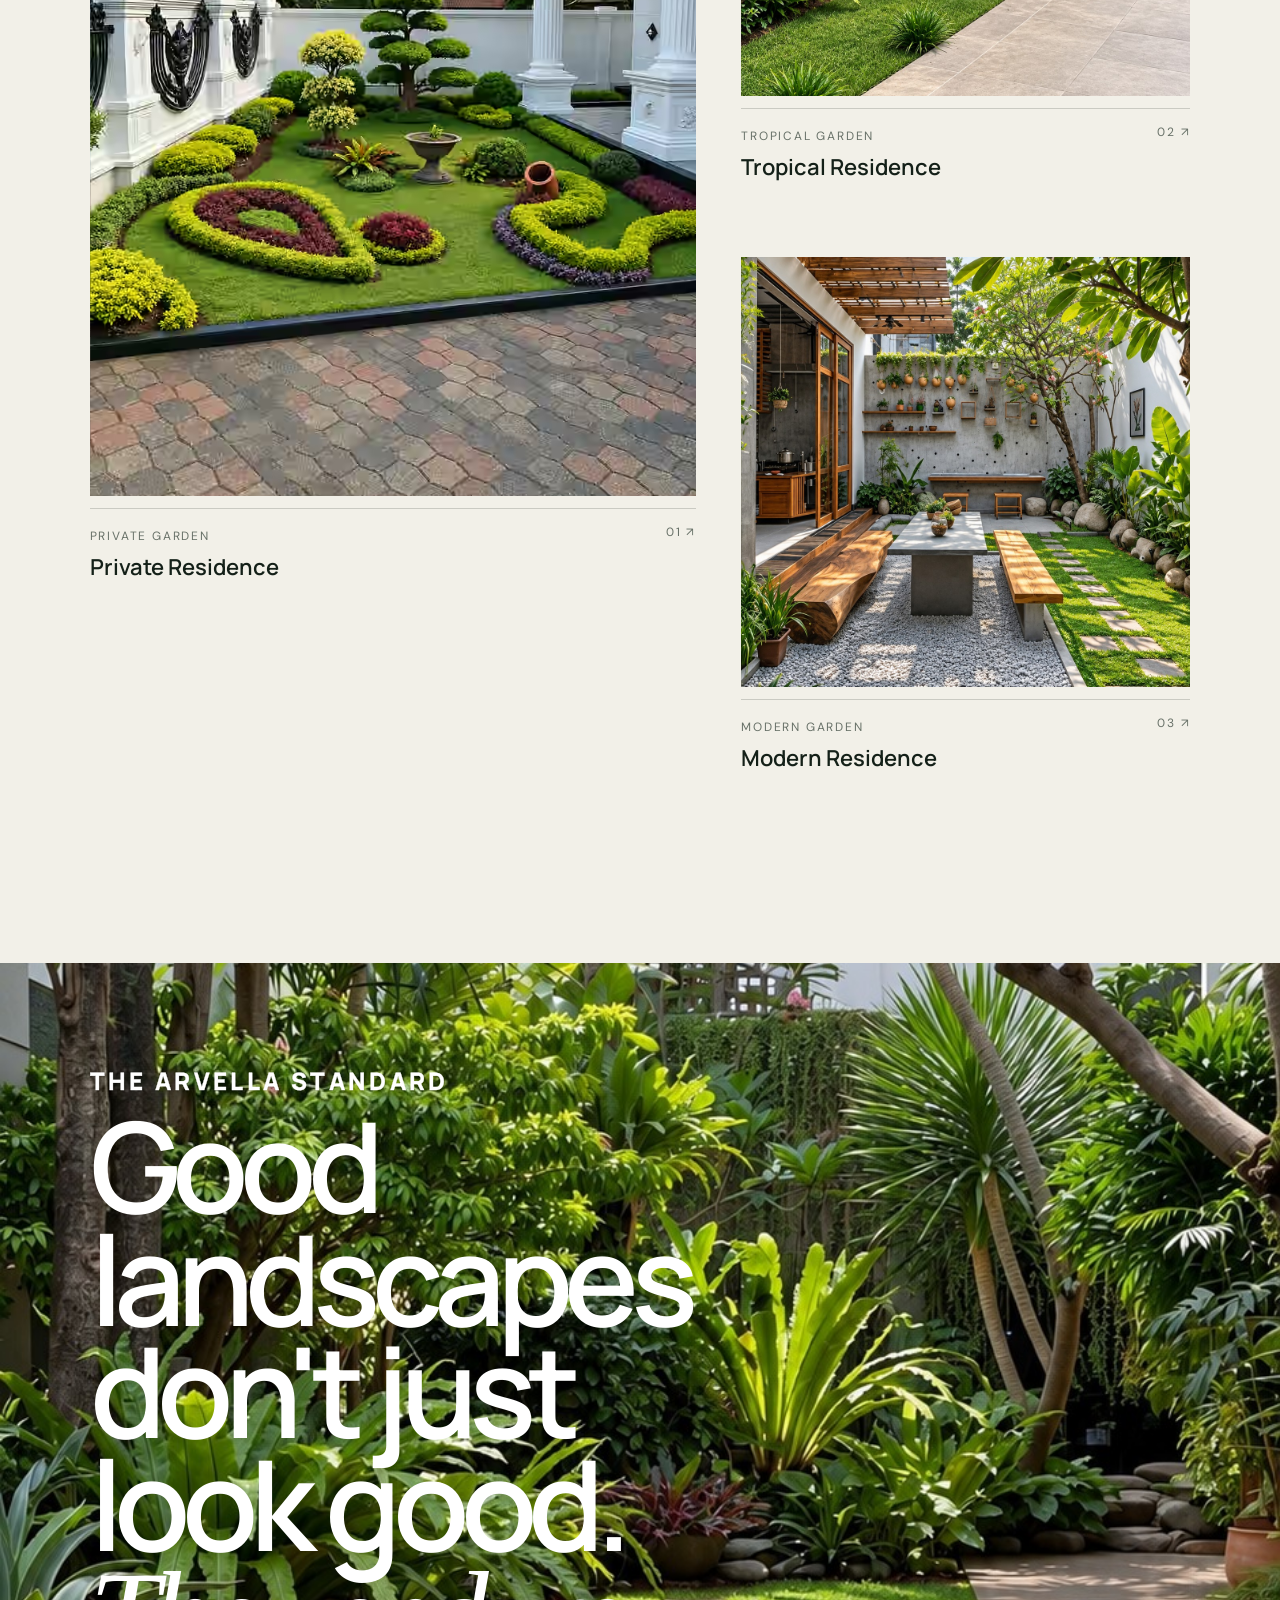
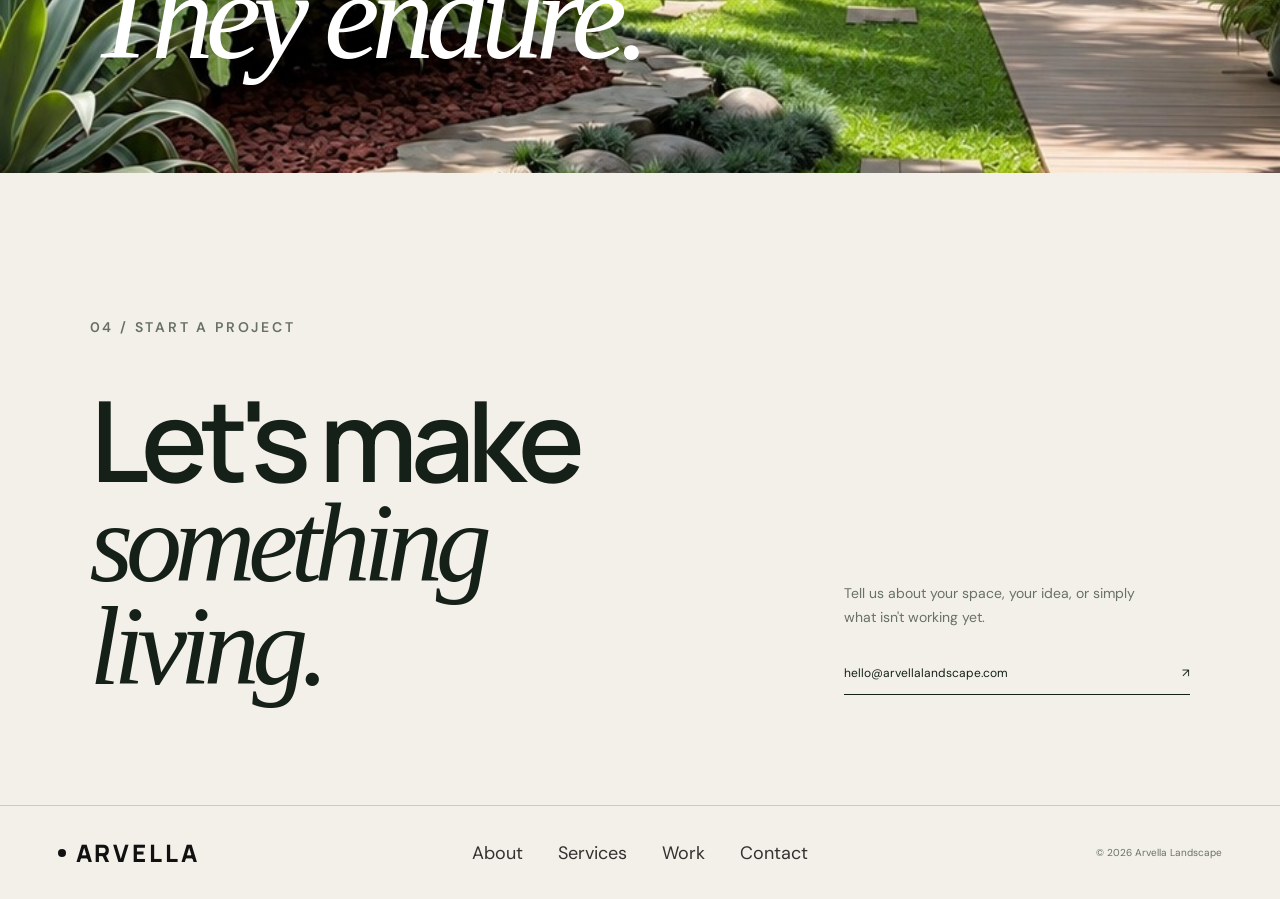
==== commit 30636957: "Make ARVELLA brand text non-clickable" ====
--- a/index.html
+++ b/index.html
@@ -9,13 +9,13 @@
   <link rel="preconnect" href="https://fonts.googleapis.com">
   <link rel="preconnect" href="https://fonts.gstatic.com" crossorigin>
   <link href="https://fonts.googleapis.com/css2?family=DM+Sans:wght@400;500;600&family=Manrope:wght@500;600;700;800&display=swap" rel="stylesheet">
-  <link rel="stylesheet" href="style.css?v=93" />
+  <link rel="stylesheet" href="style.css?v=95" />
 </head>
 <body>
   
 
   <header class="nav" id="nav">
-    <a class="brand" href="#home"><span class="brand-dot"></span>ARVELLA</a>
+    <div class="brand"><span class="brand-dot"></span>ARVELLA</a>
     <nav class="desktop-menu">
       <a href="#about">About</a>
       <a href="#services">Services</a>
@@ -170,7 +170,7 @@
   </main>
 
   <footer>
-    <a class="brand" href="#home"><span class="brand-dot"></span>ARVELLA</a>
+    <div class="brand"><span class="brand-dot"></span>ARVELLA</div>
     <div class="footer-links"><a href="#about">About</a><a href="#services">Services</a><a href="#work">Work</a><a href="https://wa.me/6285741951002?text=Halo%20Mutiara%20Garden%20%F0%9F%91%8B%0AMau%20konsultasi%20dong%2C%20bisa%20tolong%20dibantu%3F" target="_blank" rel="noopener noreferrer">Contact</a></div>
     <p>© 2026 Arvella Landscape</p>
   </footer>
--- a/style.css
+++ b/style.css
@@ -766,6 +766,16 @@
     width:max-content;
     font:600 16px/1.1 var(--display);
     color:var(--ink);
+    -webkit-tap-highlight-color:transparent;
+    tap-highlight-color:transparent;
+    outline:none;
+  }
+
+  .menu-panel-item:focus,
+  .menu-panel-item:active{
+    outline:none;
+    box-shadow:none;
+    background:transparent;
   }
   .menu-panel-links b{font:400 12px/1 Arial,Helvetica,sans-serif}
   .menu-language{
@@ -818,7 +828,7 @@
     -webkit-text-stroke:.35px #fff;
   }
   html[lang="id"] .statement h2{
-    font-size:clamp(135px,11.2vw,135px);
+    font-size:clamp(140px,11.6vw,140px);
     line-height:.88;
   }
   html[lang="id"] .statement h2 em{
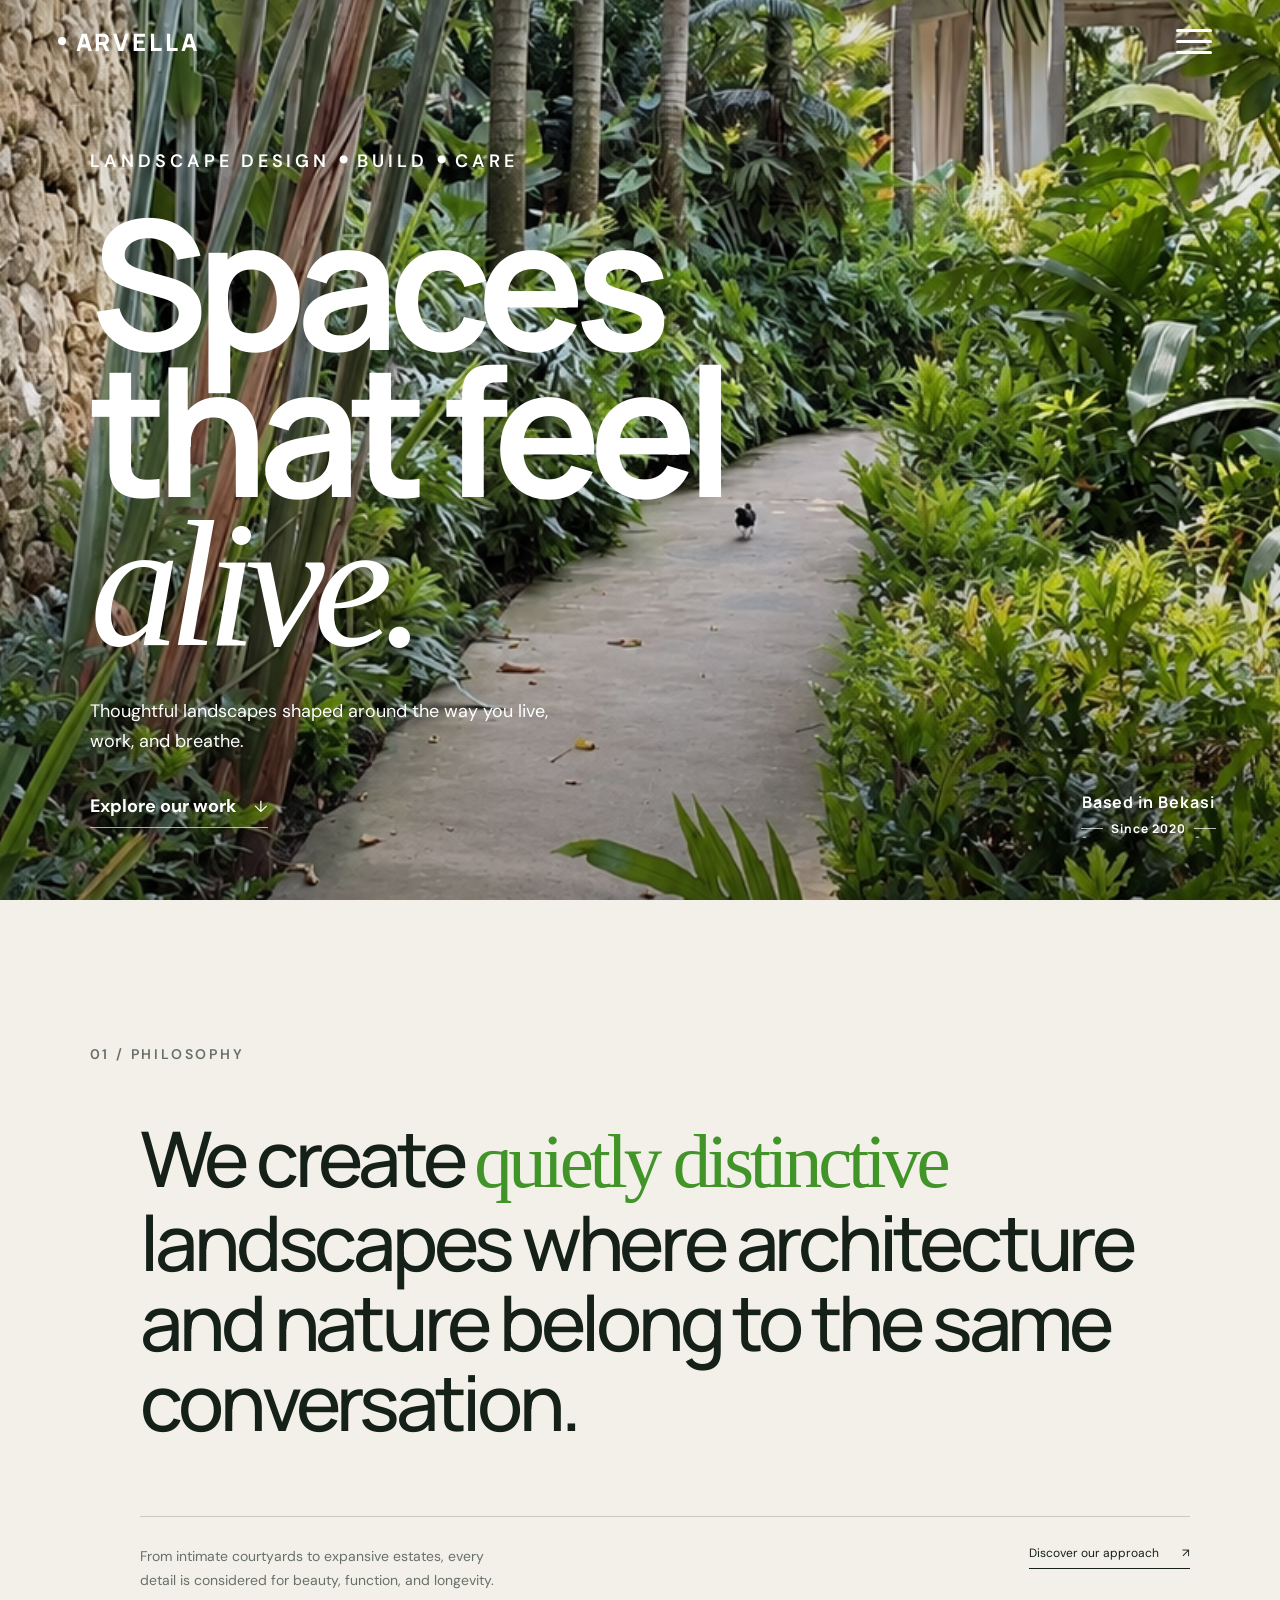
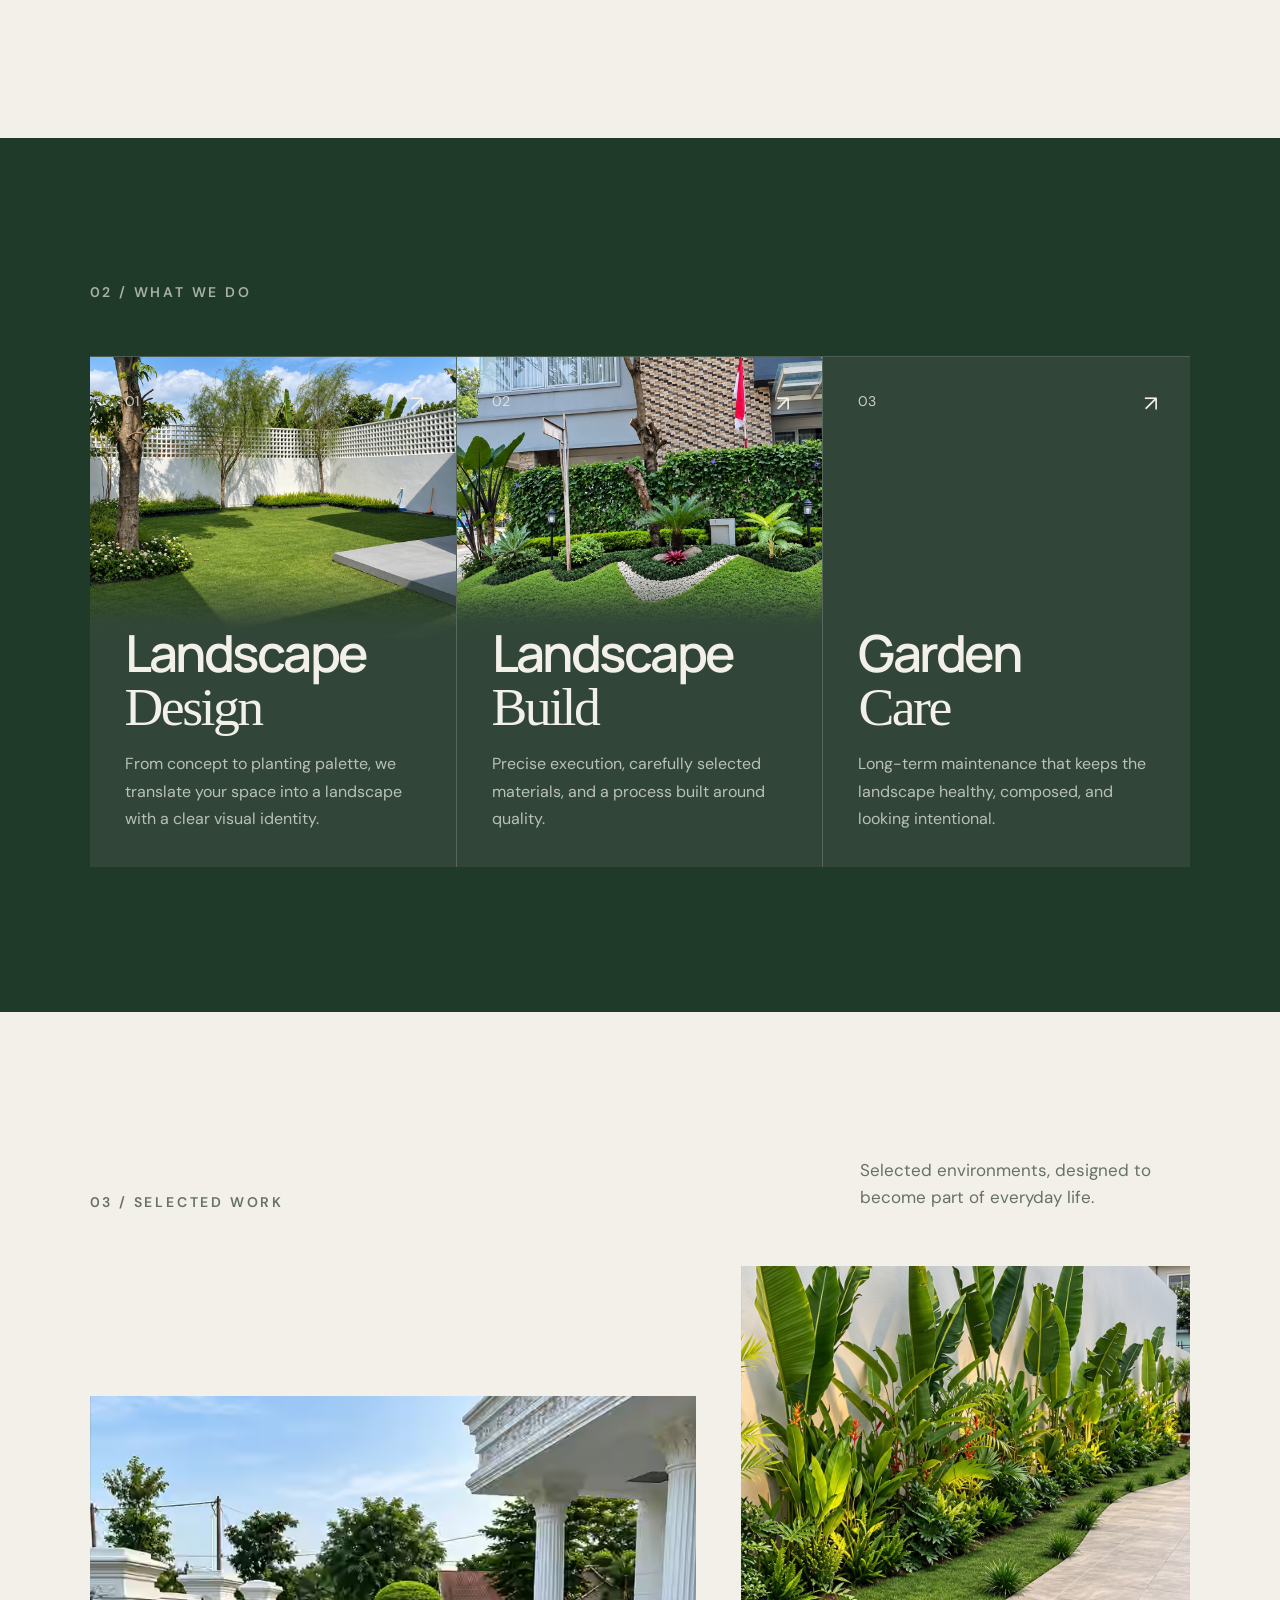
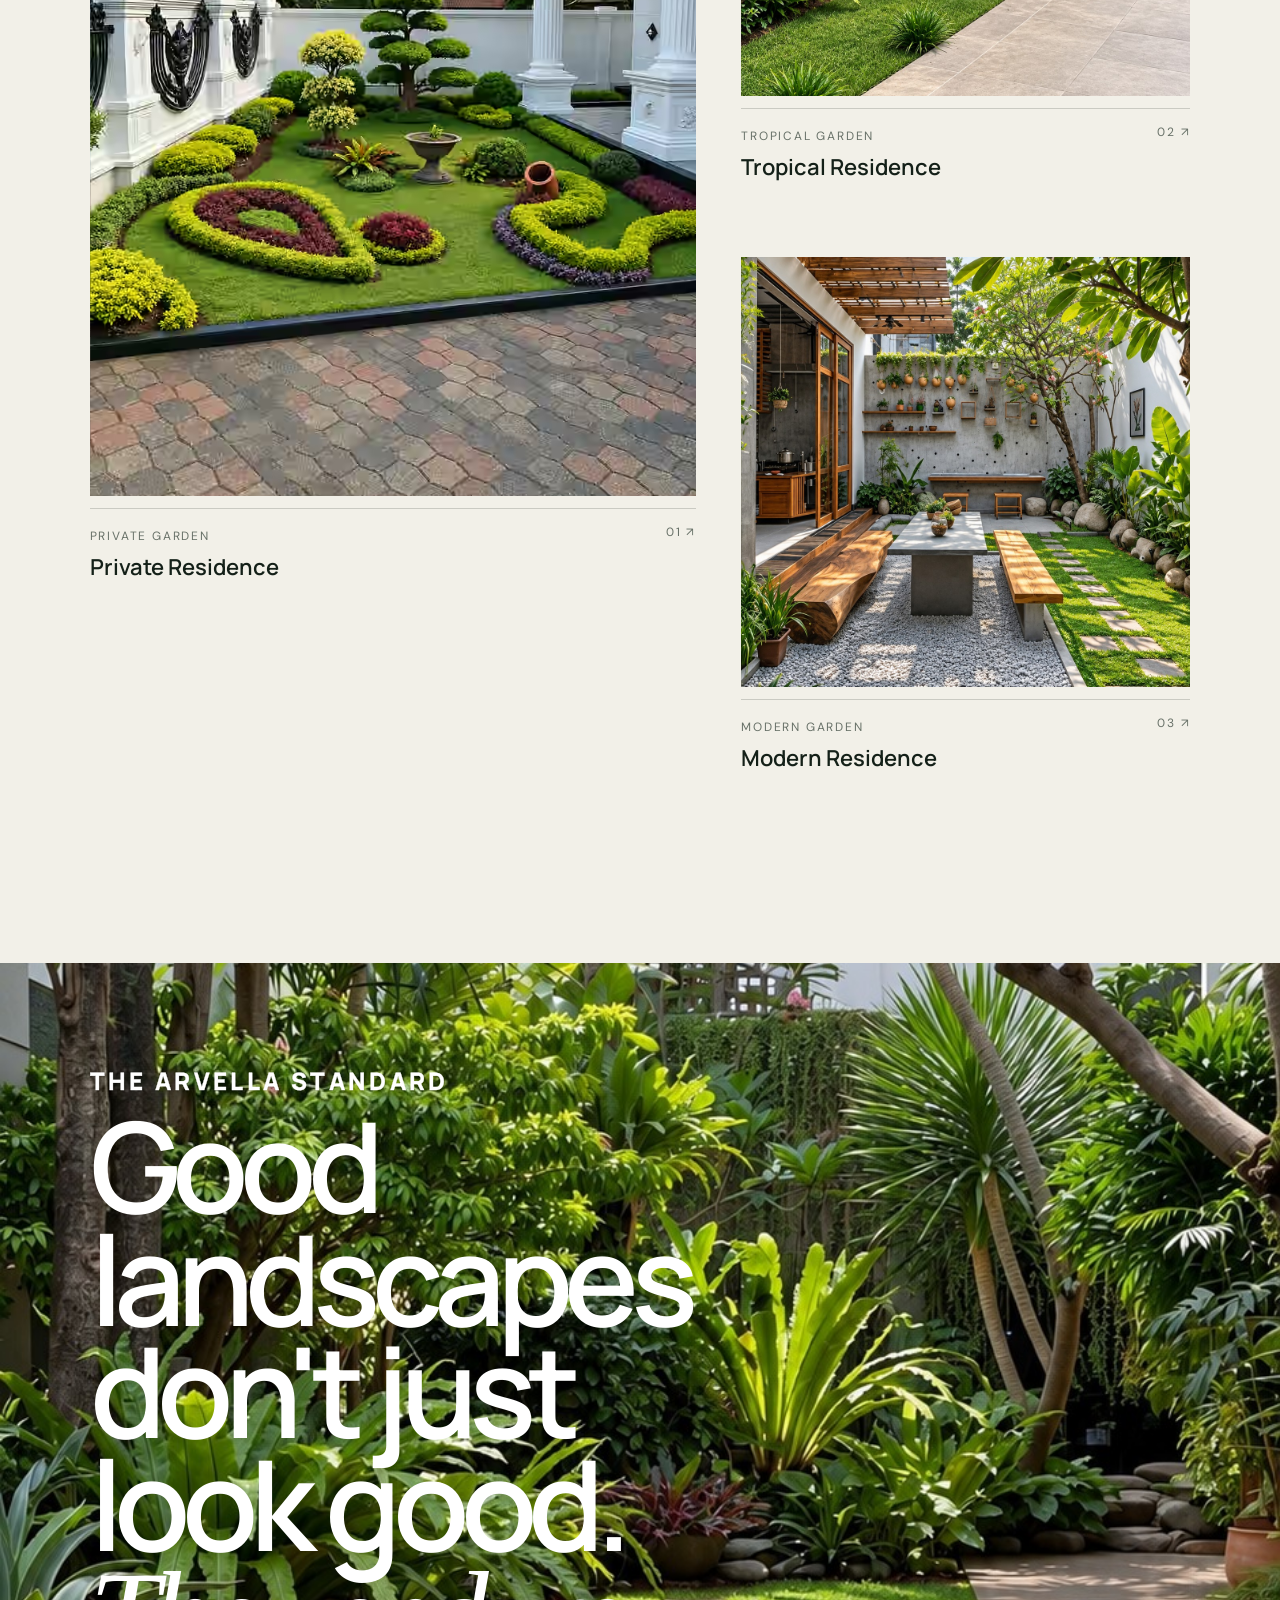
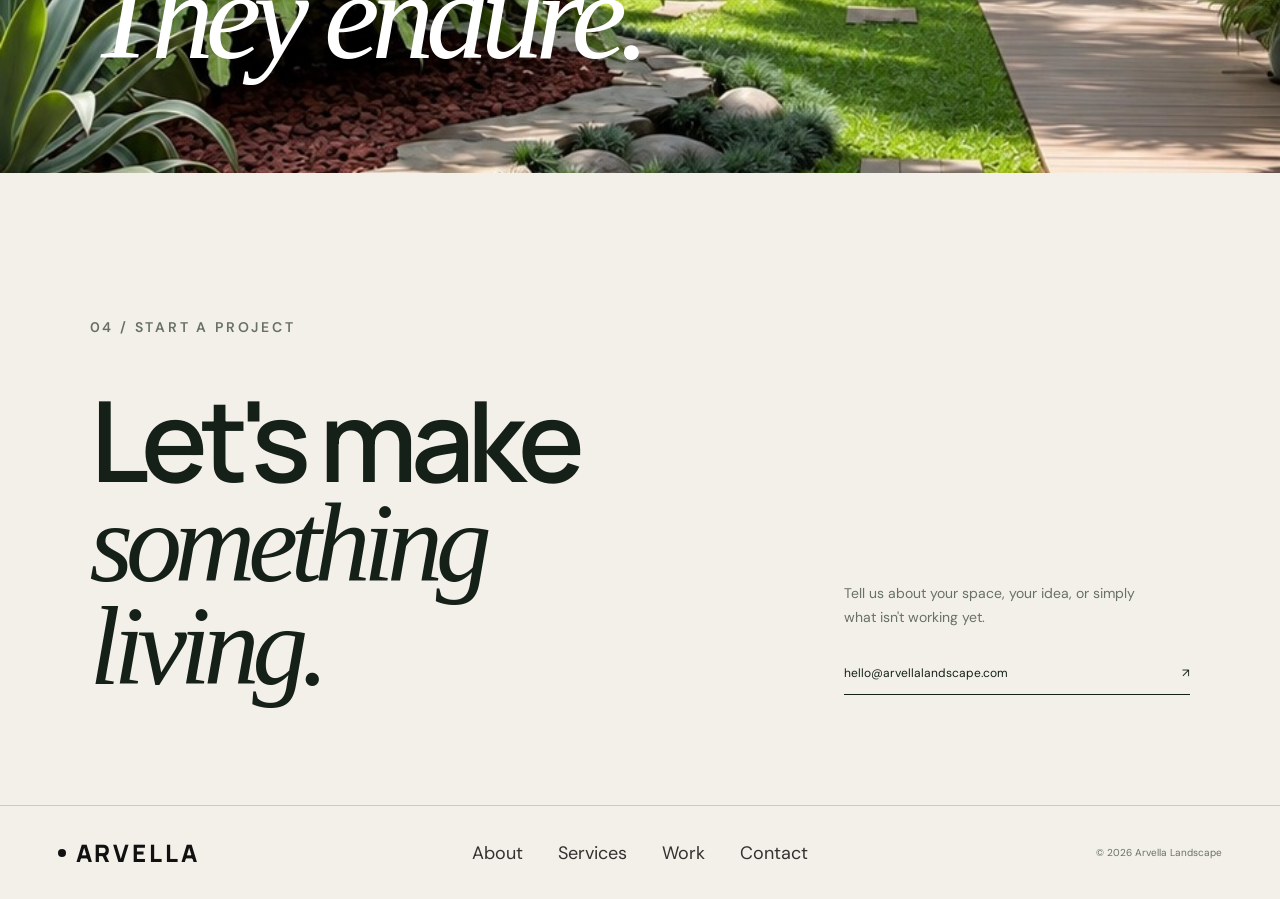
==== commit a7a0374e: "Refresh desktop navbar CSS cache" ====
--- a/index.html
+++ b/index.html
@@ -9,7 +9,7 @@
   <link rel="preconnect" href="https://fonts.googleapis.com">
   <link rel="preconnect" href="https://fonts.gstatic.com" crossorigin>
   <link href="https://fonts.googleapis.com/css2?family=DM+Sans:wght@400;500;600&family=Manrope:wght@500;600;700;800&display=swap" rel="stylesheet">
-  <link rel="stylesheet" href="style.css?v=95" />
+  <link rel="stylesheet" href="style.css?v=97" />
 </head>
 <body>
   
--- a/style.css
+++ b/style.css
@@ -193,7 +193,7 @@
 .footer-links{display:flex;gap:35px;justify-content:center;font-size:18px}
 footer p{text-align:right;color:var(--muted);font-size:10px}
 @media(max-width:800px){
- .desktop-menu,.nav-cta{display:none}.menu-toggle{display:flex;flex-direction:column;gap:5px}.menu-toggle span{display:block;width:24px;height:1px;background:#111!important}
+ .desktop-menu,.nav-cta{display:none}.menu-toggle{display:flex !important;position:fixed !important;right:4.5vw !important;left:auto !important;top:13px !important;width:44px !important;height:56px !important;align-items:center !important;justify-content:center !important;flex-direction:column !important;gap:5px !important;margin:0 !important;padding:10px !important;z-index:100001 !important;transform:none !important}.menu-toggle span{display:block;width:24px;height:1px;background:#111!important}
  .hero{padding:0 6vw 7vh}.hero h1{font-size:18vw}.hero-meta{display:none}
  .display-text{font-size:7.5vw;line-height:1.02;}
  .section{padding:100px 6vw}.section-label{margin-bottom:35px}
@@ -253,7 +253,11 @@
     border:0;
     cursor:pointer;
     padding:10px;
-    position:relative;
+    position:absolute;
+    top:13px;
+    right:4.5vw;
+    left:auto;
+    margin:0;
     z-index:100001;
     opacity:1;
     visibility:visible;
@@ -886,44 +890,6 @@
   body.menu-open.menu-closing .menu-close{animation:none}
 }
 
-/* Return the brand and hamburger after closing at every screen size. */
-  body.nav-return-pending .nav .brand,
-  body.nav-return-pending .menu-toggle{
-    opacity:0;
-    transform:scale(.72);
-    pointer-events:none;
-  }
-
-  .nav .brand.brand-returning{
-    animation:navItemReveal .5s cubic-bezier(.2,.75,.25,1) both;
-    transform-origin:center;
-  }
-
-  .menu-toggle.menu-toggle-returning{
-    animation:navItemReveal .5s cubic-bezier(.2,.75,.25,1) both;
-    transform-origin:center;
-  }
-
-  @keyframes navItemReveal{
-    from{
-      opacity:0;
-      transform:scale(.72);
-    }
-    to{
-      opacity:1;
-      transform:scale(1);
-    }
-  }
-
-
-@media(prefers-reduced-motion:reduce){
-  .nav .brand.brand-returning,
-  .menu-toggle.menu-toggle-returning{
-    animation:none;
-    opacity:1;
-    transform:none;
-  }
-}
 
 /* Mobile: bring the statement eyebrow closer to the headline without moving the headline. */
 @media(max-width:800px){
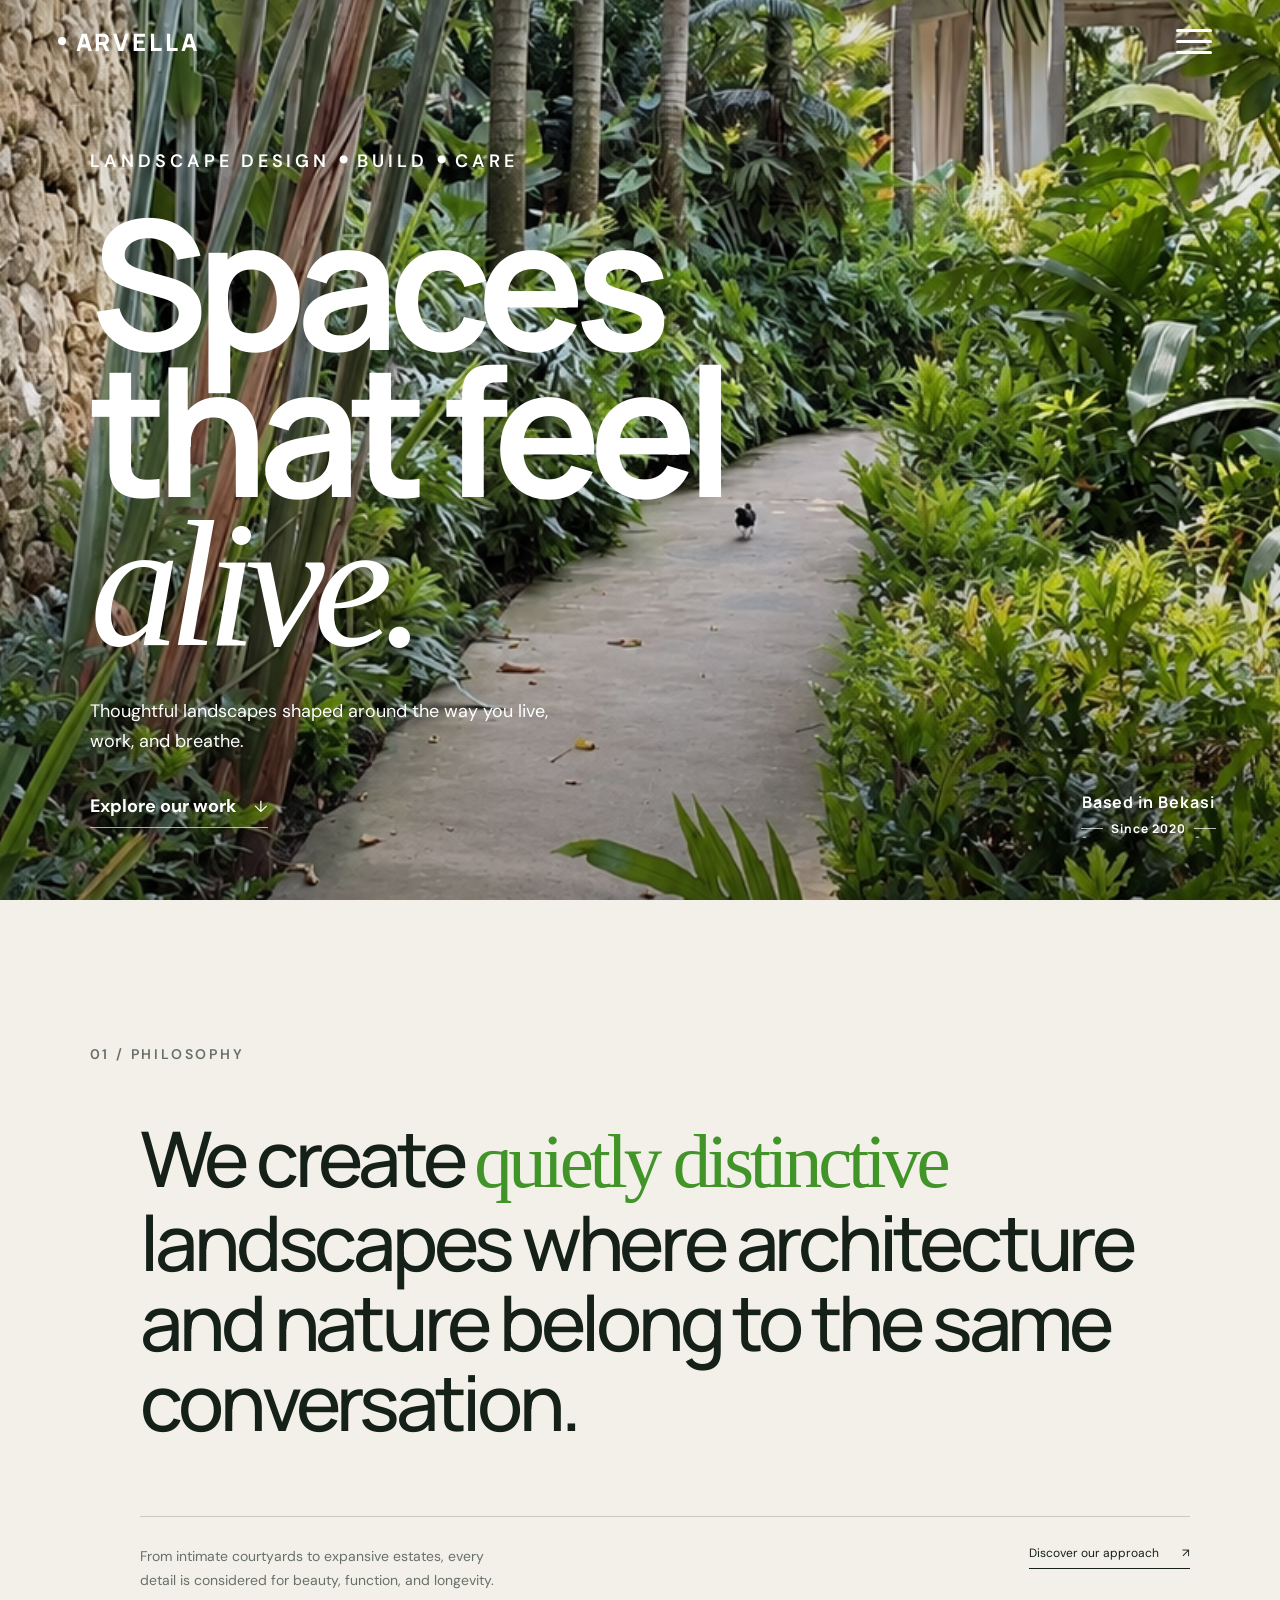
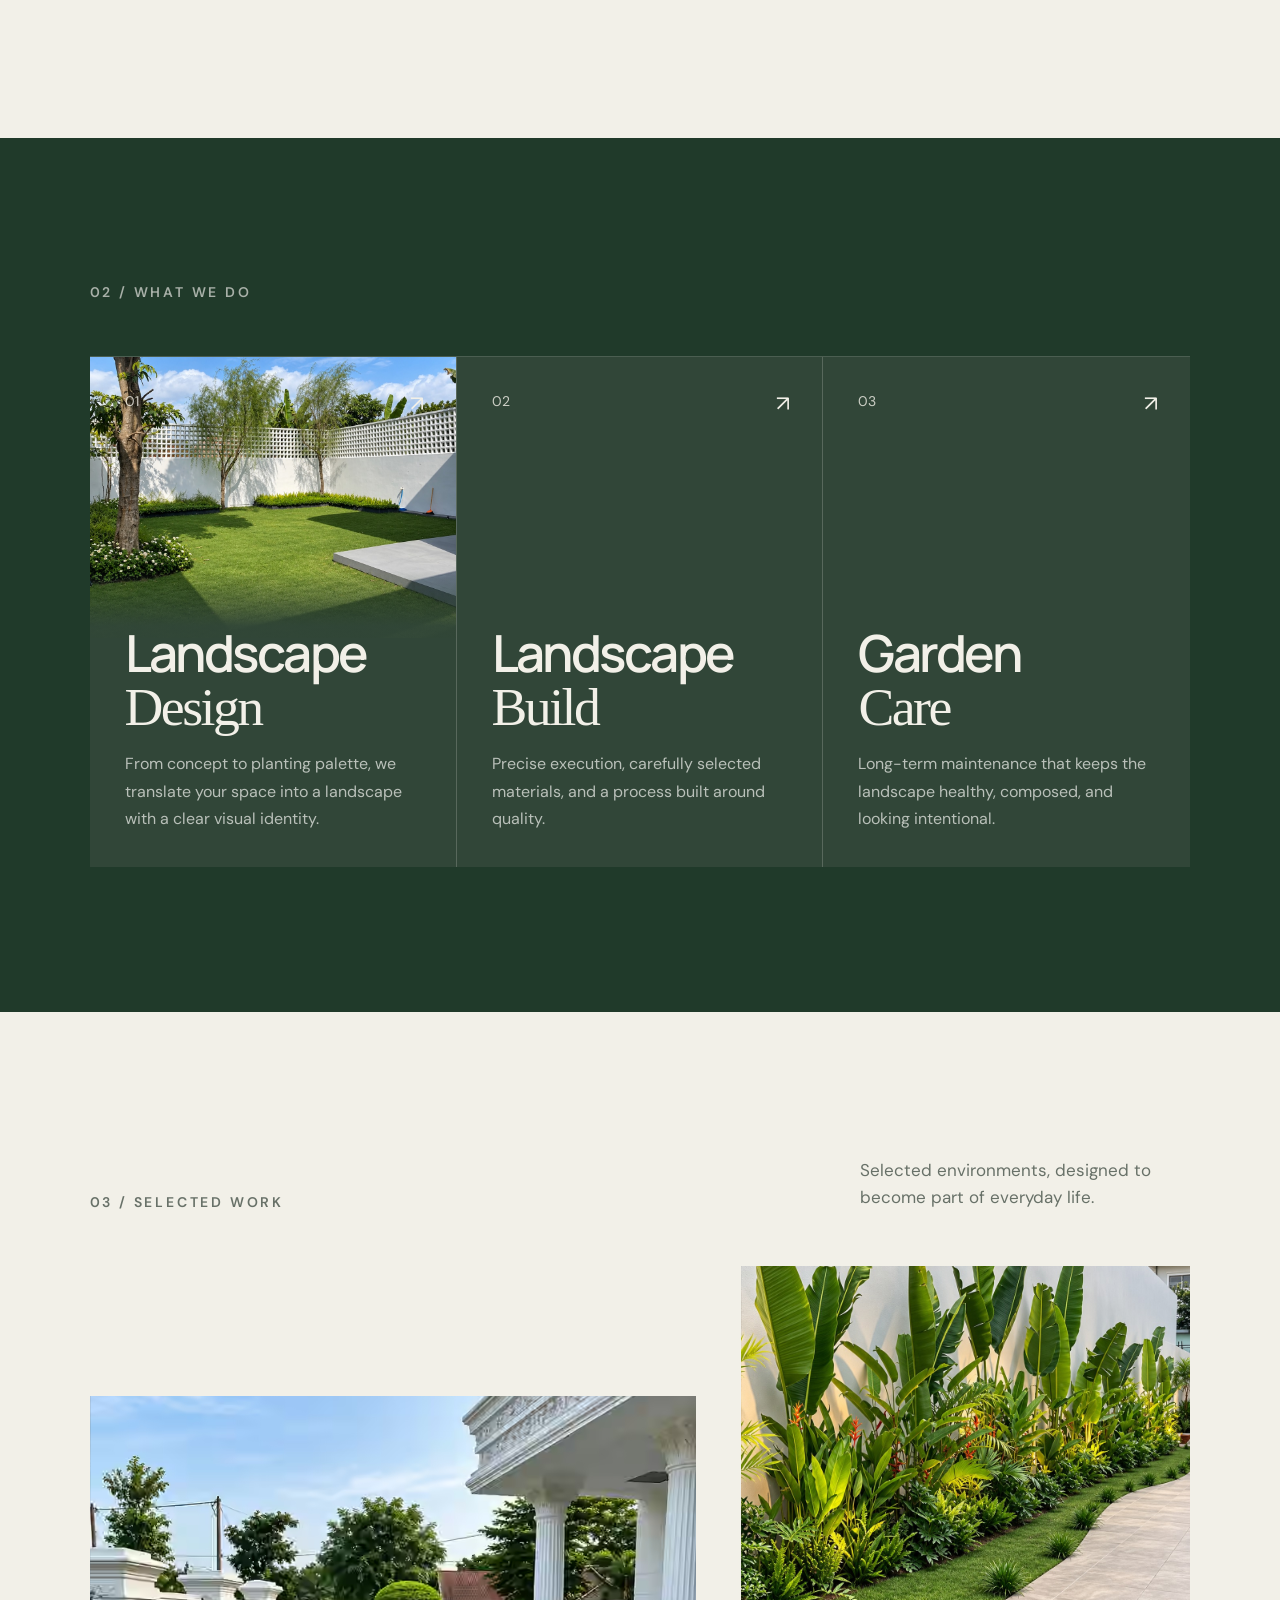
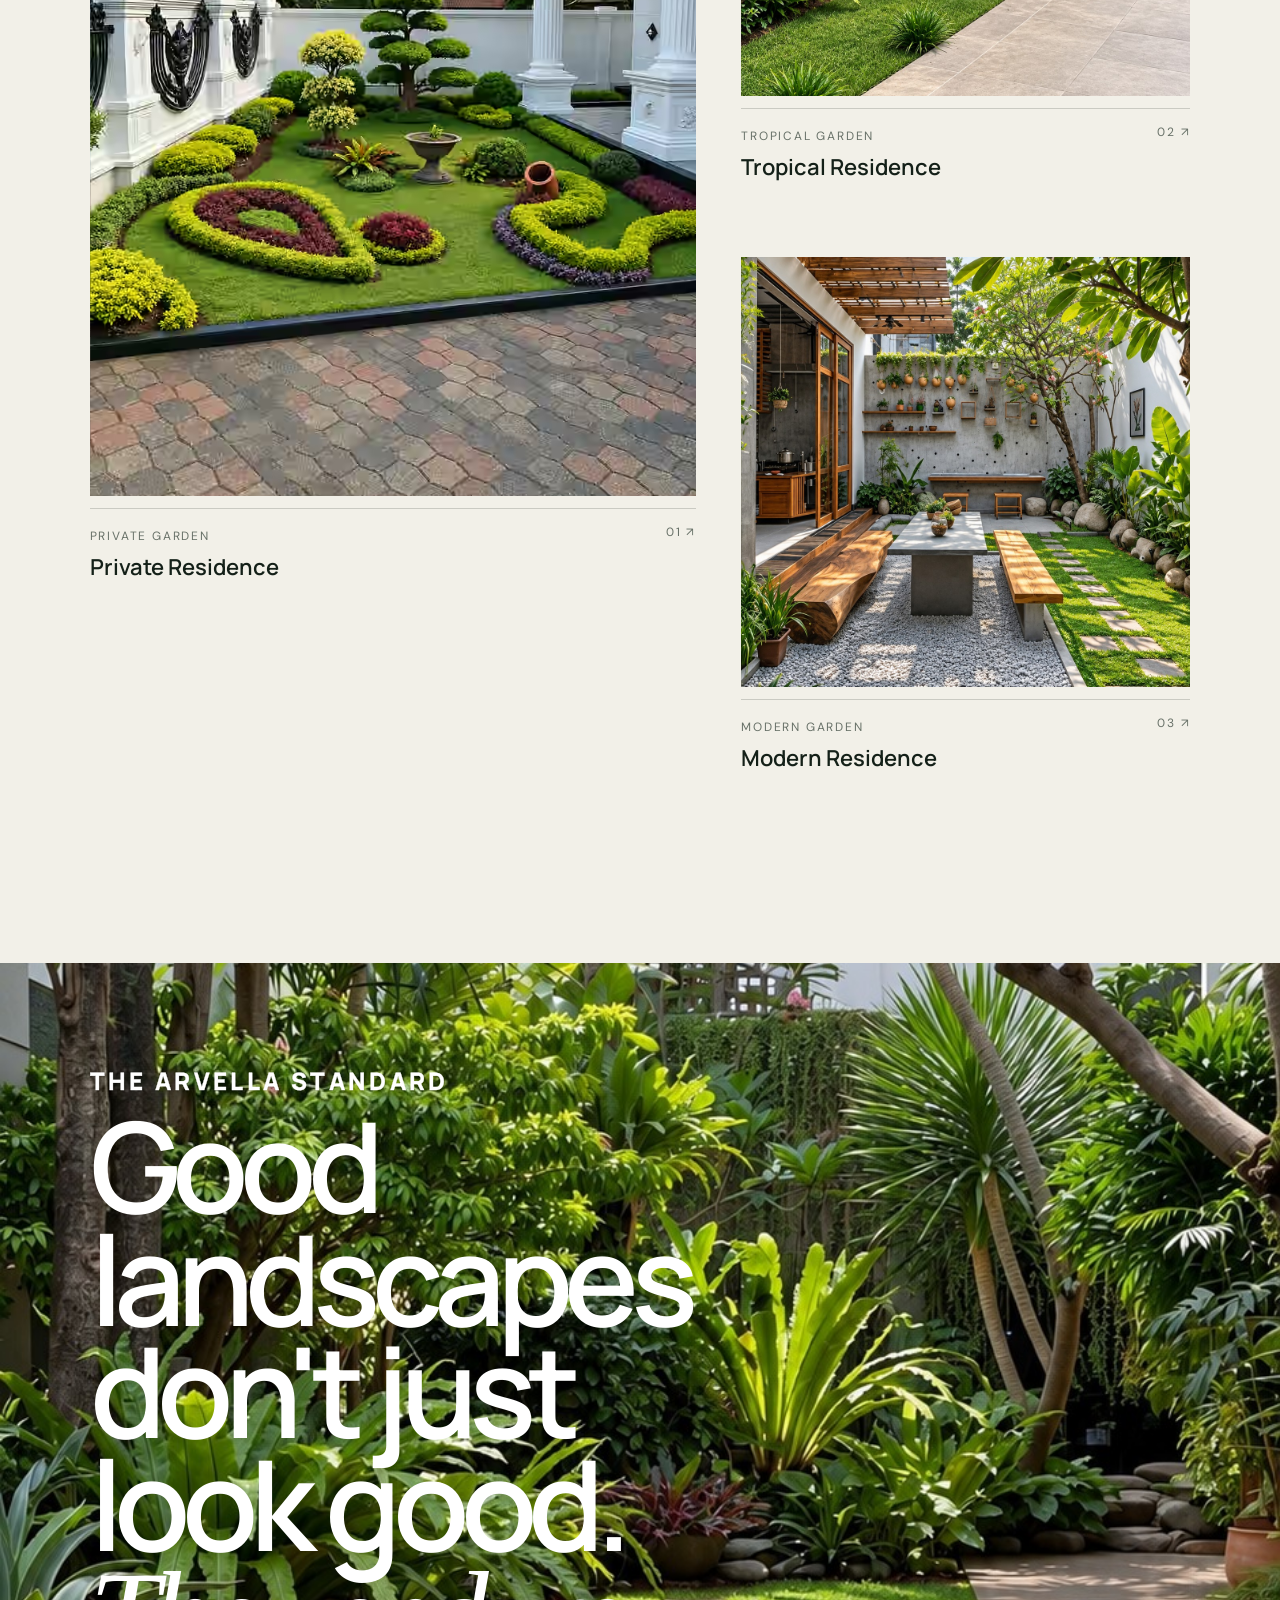
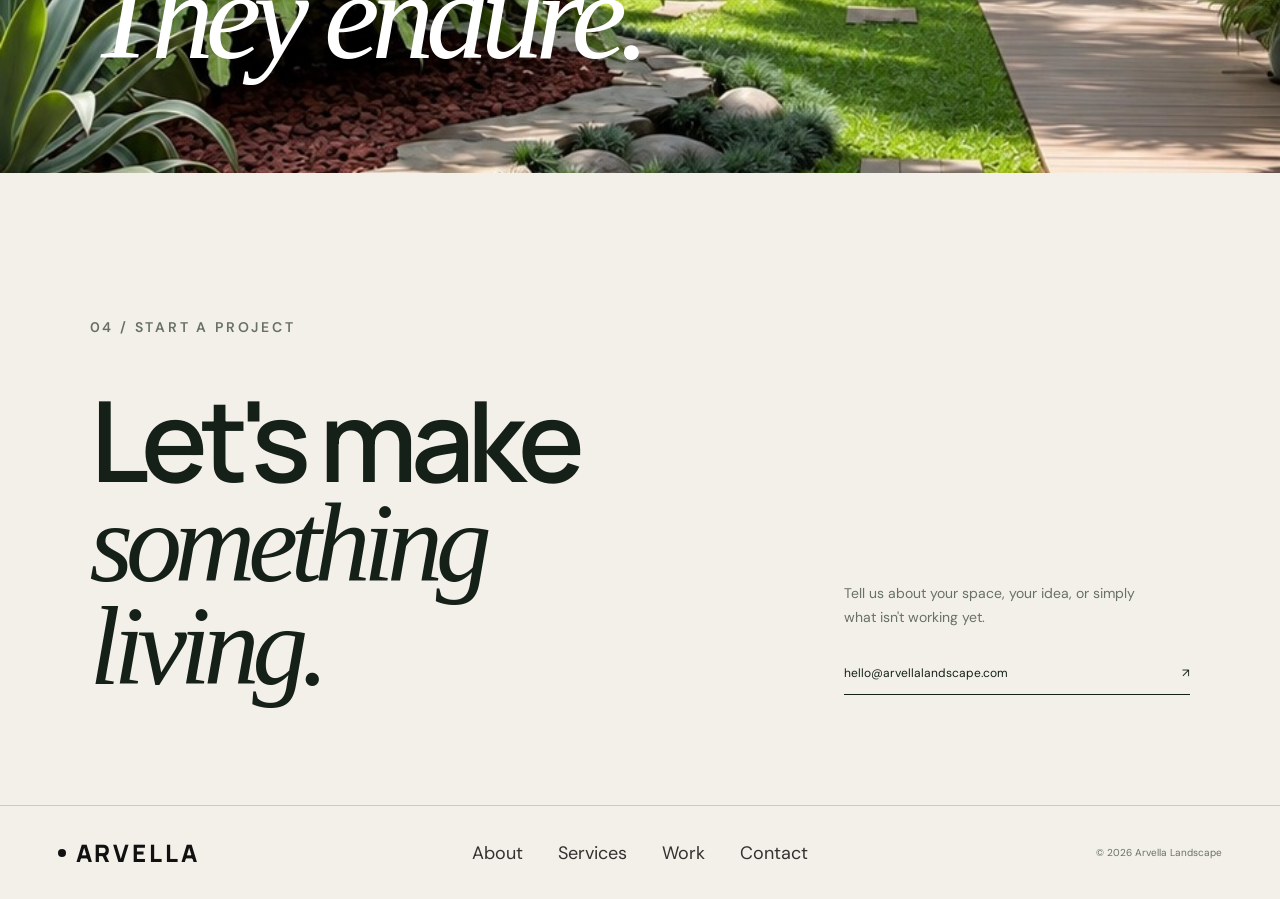
==== commit 3c4c8cf6: "Lock background scale to initial visible mobile viewport" ====
--- a/index.html
+++ b/index.html
@@ -3,13 +3,21 @@
 <head>
   <meta charset="UTF-8" />
   <meta name="viewport" content="width=device-width, initial-scale=1.0" />
+  <script>
+  // Lock the background to the visible viewport measured once on initial load.
+  // Deliberately do not update this value when Chrome's address bar hides/shows.
+  (function () {
+    var visibleHeight = window.visualViewport ? window.visualViewport.height : window.innerHeight;
+    document.documentElement.style.setProperty('--stable-viewport-height', Math.round(visibleHeight) + 'px');
+  })();
+</script>
   <meta name="description" content="Arvella Landscape — landscape design, build, and garden care." />
   <title>Arvella Landscape — Crafted Landscapes</title>
   <link rel="icon" type="image/png" sizes="1254x1254" href="favicon-leaf.png?v=2" />
   <link rel="preconnect" href="https://fonts.googleapis.com">
   <link rel="preconnect" href="https://fonts.gstatic.com" crossorigin>
   <link href="https://fonts.googleapis.com/css2?family=DM+Sans:wght@400;500;600&family=Manrope:wght@500;600;700;800&display=swap" rel="stylesheet">
-  <link rel="stylesheet" href="style.css?v=97" />
+  <link rel="stylesheet" href="style.css?v=98" />
 </head>
 <body>
   
--- a/style.css
+++ b/style.css
@@ -34,7 +34,7 @@
   background:transparent;
 }
 .menu-panel{display:none}
-.hero{height:100vh;min-height:680px;position:relative;color:#fff;display:flex;align-items:flex-end;padding:0 7vw 8vh;overflow:hidden}
+.hero{height:100vh;height:100svh;min-height:680px;position:relative;color:#fff;display:flex;align-items:flex-end;padding:0 7vw 8svh;overflow:hidden}
 .hero-image,.statement-bg,.project-img{background-position:center;background-size:cover}
 .hero-image{position:absolute;inset:0;background-image:url("hero.jpg");background-position:center;background-size:cover;transform:scale(1.03)}
 .hero-overlay{position:absolute;inset:0;background:linear-gradient(180deg,rgba(0,0,0,.12),rgba(0,0,0,.03) 45%,rgba(0,0,0,.30))}
@@ -45,7 +45,7 @@
 .hero-copy{max-width:360px;font-size:14px;line-height:1.6;margin:30px 0}
 .round-link{display:flex;align-items:center;gap:18px;width:max-content;font-size:12px;border-bottom:1px solid rgba(255,255,255,.65);padding-bottom:9px}
 .round-link b{font-size:16px;font-weight:400}
-.hero-meta{position:absolute;right:4.5vw;bottom:8vh;display:flex;gap:40px;font-size:10px;letter-spacing:.12em;opacity:.8}
+.hero-meta{position:absolute;right:4.5vw;bottom:8svh;display:flex;gap:40px;font-size:10px;letter-spacing:.12em;opacity:.8}
 .section{padding:145px 7vw}
 .section-label{font-size:10px;letter-spacing:.2em;font-weight:600;color:var(--muted);margin-bottom:55px}
 .intro-main{max-width:1050px;margin-left:auto}
@@ -194,14 +194,14 @@
 footer p{text-align:right;color:var(--muted);font-size:10px}
 @media(max-width:800px){
  .desktop-menu,.nav-cta{display:none}.menu-toggle{display:flex !important;position:fixed !important;right:4.5vw !important;left:auto !important;top:13px !important;width:44px !important;height:56px !important;align-items:center !important;justify-content:center !important;flex-direction:column !important;gap:5px !important;margin:0 !important;padding:10px !important;z-index:100001 !important;transform:none !important}.menu-toggle span{display:block;width:24px;height:1px;background:#111!important}
- .hero{padding:0 6vw 7vh}.hero h1{font-size:18vw}.hero-meta{display:none}
+ .hero{padding:0 6vw 7svh}.hero h1{font-size:18vw}.hero-meta{display:none}
  .display-text{font-size:7.5vw;line-height:1.02;}
  .section{padding:100px 6vw}.section-label{margin-bottom:35px}
  .intro-main{margin:0}.intro-bottom{padding-left:0;display:block;margin-top:45px}.text-link{display:inline-block;margin-top:28px}
  .service-grid{grid-template-columns:1fr}.service-card{width:100%;height:calc(88vw * 1.25);aspect-ratio:4 / 5;min-height:0;max-height:none;border-right:0;border-bottom:1px solid rgba(242,240,232,.2) }
  .projects{grid-template-columns:1fr;gap:45px}.project-large{grid-row:auto}.project-img,.project-large .project-img{width:100%;height:auto;aspect-ratio:4 / 5}
  .work-head{display:block}.work-head>p{margin-top:20px}.statement{height:75vh;padding:6vw}.contact-main{grid-template-columns:1fr;gap:60px}
- footer{grid-template-columns:1fr;gap:25px}.footer-links{justify-content:flex-start;flex-wrap:wrap}footer p{text-align:left}
+ footer{grid-template-columns:1fr;gap:25px;margin-top:48px}.footer-links{justify-content:flex-start;flex-wrap:wrap}footer p{text-align:left}
 .nav{color:#fff}
 .brand{font:800 17px var(--display);color:#fff}
 .desktop-menu a{color:inherit}
@@ -541,7 +541,7 @@
   .round-link{font-size:18px;font-weight:700}
   .section-label{font-size:14px}
   .work-head > p{font-size:17px;line-height:1.6}
-  .hero-meta{position:absolute;right:5vw;bottom:7vh;display:flex;flex-direction:column;align-items:center;gap:0;font-family:var(--display);font-size:16px;font-weight:700;letter-spacing:.06em;opacity:1}
+  .hero-meta{position:absolute;right:5vw;bottom:7svh;display:flex;flex-direction:column;align-items:center;gap:0;font-family:var(--display);font-size:16px;font-weight:700;letter-spacing:.06em;opacity:1}
   .location-title{display:block;text-align:center;white-space:nowrap}
   .location-year{display:flex;align-items:center;justify-content:center;gap:8px;margin-top:7px;font-size:.75em;letter-spacing:.08em;white-space:nowrap}
   .location-year i{display:block;width:22px;height:1px;background:currentColor;opacity:.7}
